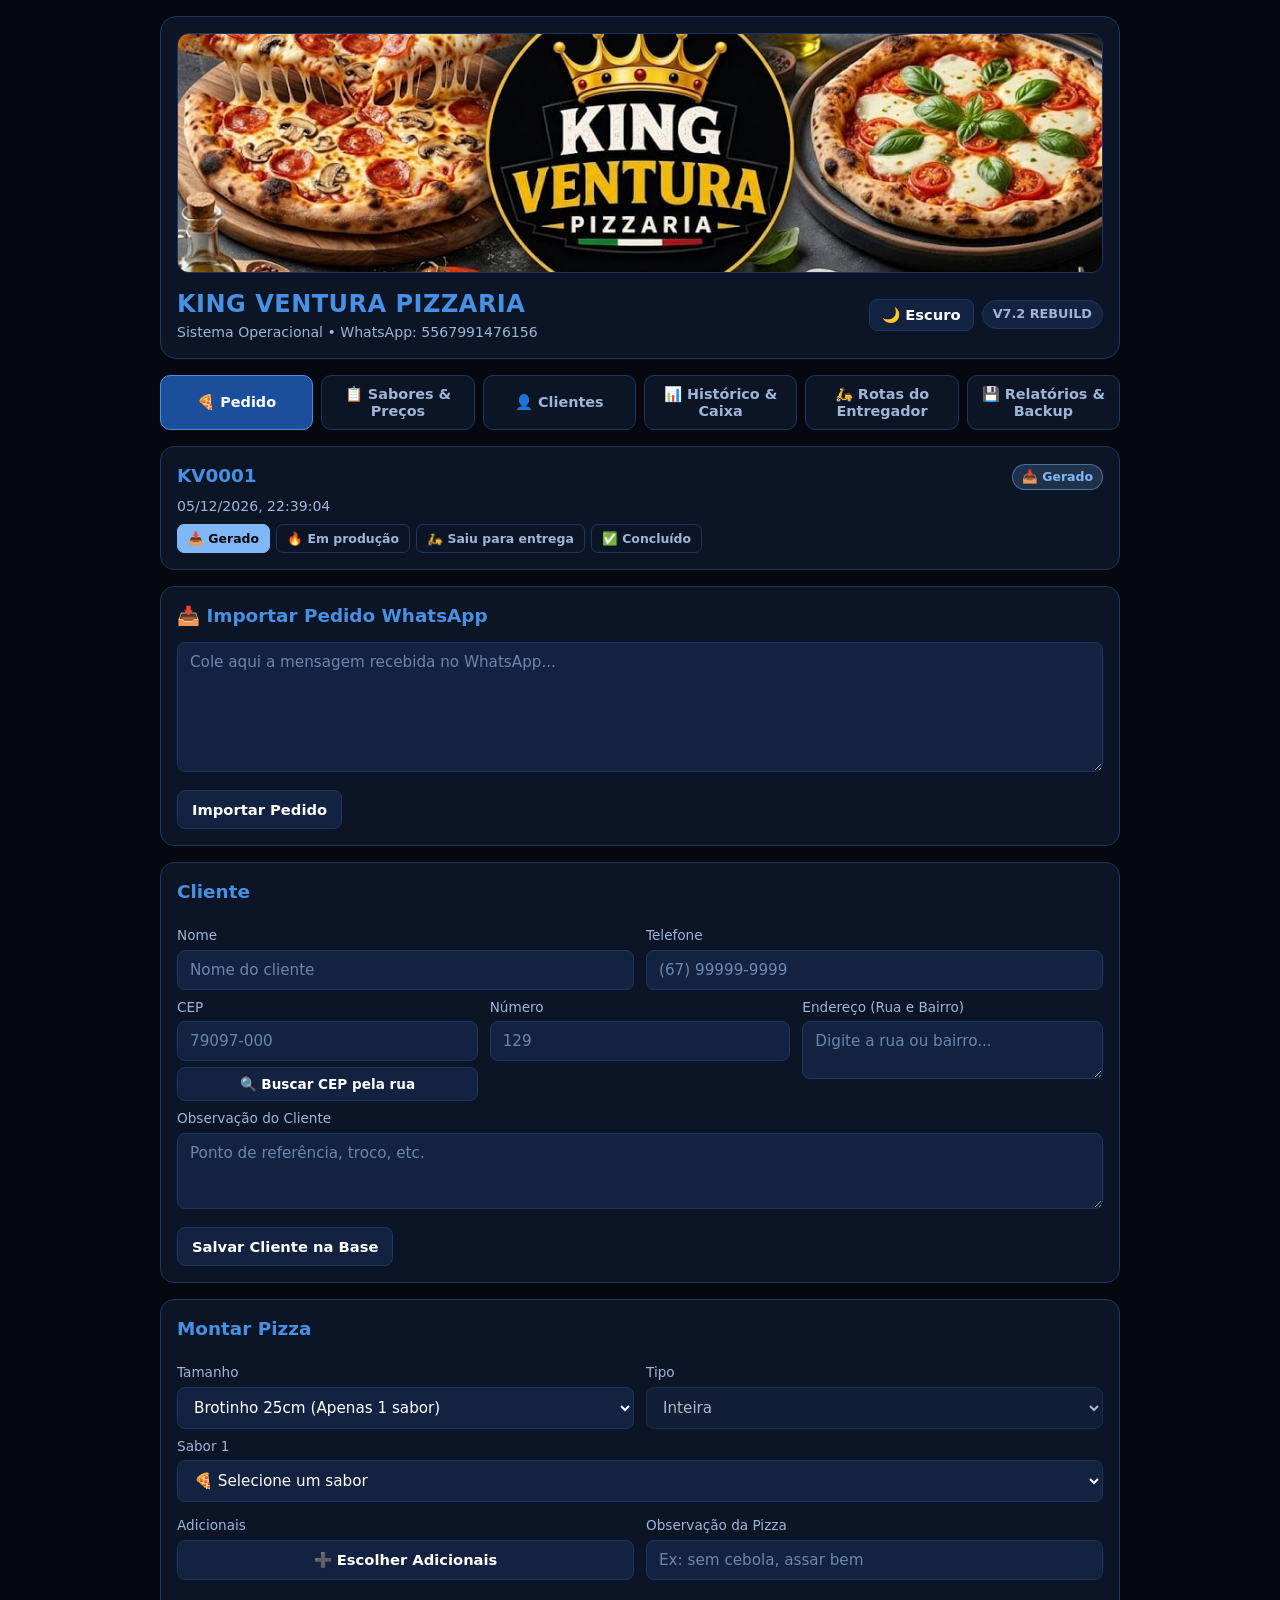
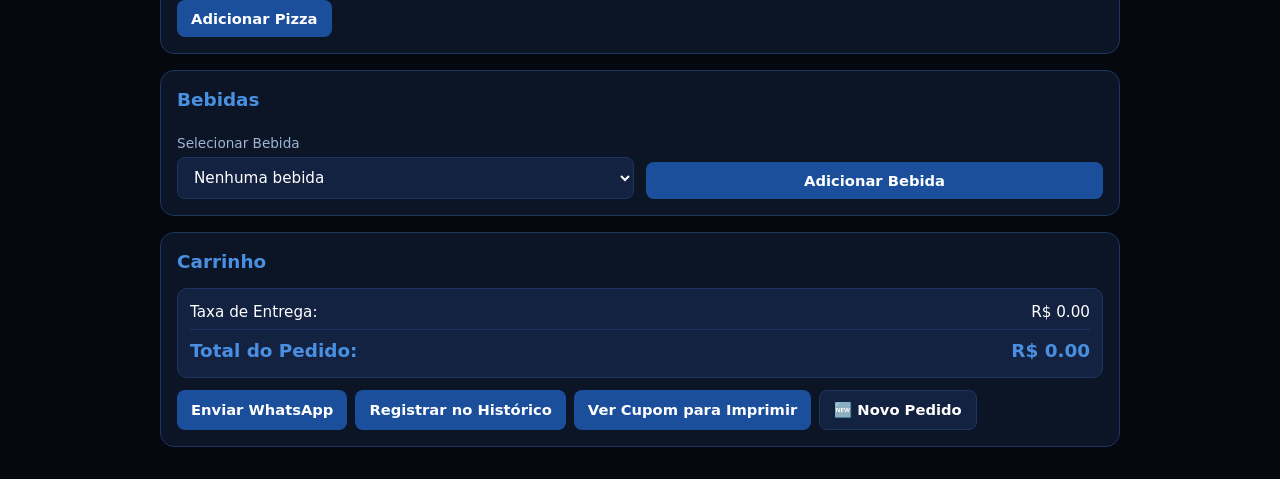
==== index (50).html @ 54e6988b "Add files via upload" ====
<!DOCTYPE html>
<html lang="pt-BR">
<head>
  <meta charset="UTF-8" />
  <meta name="viewport" content="width=device-width, initial-scale=1.0" />
  <title>KING VENTURA PIZZARIA — Sistema Operacional</title>
  <style>
    /* Paleta Grêmio: azul, preto e branco. Escuro (padrao) ou claro. */
    :root,
    body[data-tema="escuro"] {
      --bg: #05080f;
      --surface: #0b1526;
      --surface-2: #132241;
      --border: #1e3560;
      --text: #ffffff;
      --muted: #9fb4d6;
      --gold: #4a90e2;
      --terracotta: #1b4f9c;
      --danger: #cf4638;
      --azul-claro: #7fb8f5;
      --placeholder: #6b86ad;
      --sombra: rgba(0, 0, 0, 0.5);
    }

    body[data-tema="claro"] {
      --bg: #eef3fb;
      --surface: #ffffff;
      --surface-2: #e3ecf9;
      --border: #b9cdea;
      --text: #08203f;
      --muted: #4a6a94;
      --gold: #1b4f9c;
      --terracotta: #1b4f9c;
      --danger: #b8302a;
      --azul-claro: #4a90e2;
      --placeholder: #8ba3c4;
      --sombra: rgba(11, 21, 38, 0.12);
    }

    * {
      box-sizing: border-box;
      margin: 0;
      padding: 0;
      font-family: system-ui, -apple-system, BlinkMacSystemFont, "Segoe UI", Roboto, sans-serif;
    }

    body {
      background: var(--bg);
      color: var(--text);
      padding: 16px;
      line-height: 1.45;
    }

    ::selection {
      background: var(--gold);
      color: #ffffff;
    }

    body[data-tema="claro"] .card,
    body[data-tema="claro"] .brand-header,
    body[data-tema="claro"] .item,
    body[data-tema="claro"] .list-card {
      box-shadow: 0 1px 3px var(--sombra);
    }

    input:focus, select:focus, textarea:focus {
      outline: 2px solid var(--gold);
      outline-offset: 1px;
    }

    .app-container {
      max-width: 960px;
      margin: 0 auto;
    }

    .brand-header {
      background: var(--surface);
      border: 1px solid var(--border);
      border-radius: 16px;
      padding: 16px;
      margin-bottom: 16px;
    }

    .brand-logo {
      display: block;
      width: 100%;
      max-height: 240px;
      object-fit: cover;
      border-radius: 12px;
      margin-bottom: 14px;
      border: 1px solid var(--border);
    }

    .brand-top {
      display: flex;
      flex-wrap: wrap;
      justify-content: space-between;
      align-items: center;
      gap: 10px;
    }

    .brand-title {
      font-size: 1.5rem;
      font-weight: 800;
      letter-spacing: 0.5px;
      color: var(--gold);
    }

    .badge-version {
      background: var(--surface-2);
      border: 1px solid var(--border);
      color: var(--muted);
      padding: 4px 10px;
      border-radius: 999px;
      font-size: 0.8rem;
      font-weight: 600;
    }

    .nav-tabs {
      display: grid;
      grid-template-columns: repeat(auto-fit, minmax(150px, 1fr));
      gap: 8px;
      margin-bottom: 16px;
    }

    .nav-tab {
      background: var(--surface);
      color: var(--muted);
      border: 1px solid var(--border);
      padding: 10px 14px;
      border-radius: 10px;
      cursor: pointer;
      font-weight: 600;
      font-size: 0.9rem;
      transition: 0.15s ease;
    }

    .nav-tab:hover {
      border-color: var(--gold);
      color: var(--text);
    }

    .nav-tab.active {
      background: var(--terracotta);
      color: #ffffff;
      border-color: var(--gold);
    }

    .tab-panel {
      display: none;
    }

    .tab-panel.active {
      display: block;
    }

    .card {
      background: var(--surface);
      border: 1px solid var(--border);
      border-radius: 14px;
      padding: 16px;
      margin-bottom: 16px;
    }

    .card h2 {
      font-size: 1.15rem;
      margin-bottom: 12px;
      color: var(--gold);
    }

    .card h3 {
      font-size: 1rem;
      margin: 12px 0 8px;
      color: var(--text);
    }

    .grid-2 {
      display: grid;
      grid-template-columns: repeat(auto-fit, minmax(220px, 1fr));
      gap: 12px;
    }

    .grid-3 {
      display: grid;
      grid-template-columns: repeat(auto-fit, minmax(180px, 1fr));
      gap: 12px;
    }

    label {
      display: block;
      font-size: 0.85rem;
      color: var(--muted);
      margin-bottom: 4px;
      margin-top: 8px;
    }

    input, select, textarea {
      width: 100%;
      background: var(--surface-2);
      color: var(--text);
      border: 1px solid var(--border);
      border-radius: 8px;
      padding: 10px 12px;
      font-size: 0.95rem;
    }

    textarea {
      min-height: 76px;
      resize: vertical;
    }

    input::placeholder, textarea::placeholder {
      color: var(--placeholder);
    }

    select option {
      background: var(--surface-2);
      color: var(--text);
    }

    button {
      background: var(--terracotta);
      color: #fff;
      border: none;
      border-radius: 8px;
      padding: 10px 14px;
      font-weight: 700;
      font-size: 0.92rem;
      cursor: pointer;
      transition: 0.15s ease;
    }

    button:hover {
      filter: brightness(1.08);
    }

    button.secondary {
      background: var(--surface-2);
      color: var(--text);
      border: 1px solid var(--border);
    }

    button.gold {
      background: var(--terracotta);
      color: #ffffff;
    }

    button.danger {
      background: var(--danger);
      color: #fff;
    }

    .btn-row {
      display: flex;
      flex-wrap: wrap;
      gap: 8px;
      margin-top: 12px;
    }

    .item, .list-card {
      background: var(--surface-2);
      border: 1px solid var(--border);
      border-radius: 10px;
      padding: 12px;
      margin-bottom: 10px;
      overflow-wrap: anywhere;
    }

    .list-card > div:first-child {
      min-width: 0;
    }

    .summary-box {
      background: var(--surface-2);
      border: 1px solid var(--border);
      border-radius: 10px;
      padding: 12px;
      margin-top: 12px;
    }

    .summary-line {
      display: flex;
      justify-content: space-between;
      margin-bottom: 6px;
      font-size: 0.95rem;
    }

    .summary-total {
      display: flex;
      justify-content: space-between;
      font-size: 1.15rem;
      font-weight: 800;
      color: var(--gold);
      border-top: 1px solid var(--border);
      padding-top: 8px;
      margin-top: 6px;
    }

    .kpi-grid {
      display: grid;
      grid-template-columns: repeat(auto-fit, minmax(160px, 1fr));
      gap: 10px;
      margin-bottom: 12px;
    }

    .kpi-card {
      background: var(--surface-2);
      border: 1px solid var(--border);
      border-radius: 10px;
      padding: 12px;
    }

    .kpi-label {
      font-size: 0.8rem;
      color: var(--muted);
    }

    .kpi-value {
      font-size: 1.25rem;
      font-weight: 800;
      color: var(--gold);
      margin-top: 4px;
    }

    .status-pill {
      display: inline-block;
      padding: 3px 9px;
      border-radius: 999px;
      font-size: 0.78rem;
      font-weight: 700;
      background: rgba(74, 144, 226, 0.18);
      color: var(--azul-claro);
    }

    .ingredients-preview {
      font-size: 0.85rem;
      color: var(--muted);
      margin-top: 6px;
    }
.extra-item {
  display: flex;
  align-items: center;
  gap: 10px;
  margin: 8px 0;
  cursor: pointer;
  color: var(--text);
}

.extra-item input[type="checkbox"] {
  width: 18px;
  height: 18px;
  margin: 0;
  flex-shrink: 0;
}
    
    /* Etapas na paleta Grêmio: azul claro -> azul -> branco -> branco cheio */
    .status-pill.status-feito {
      background: rgba(127, 184, 245, 0.18);
      color: var(--azul-claro);
      border: 1px solid rgba(127, 184, 245, 0.45);
    }
    .status-pill.status-producao {
      background: rgba(74, 144, 226, 0.22);
      color: #a8cdf7;
      border: 1px solid rgba(74, 144, 226, 0.55);
    }
    .status-pill.status-entrega {
      background: rgba(11, 21, 38, 0.85);
      color: #ffffff;
      border: 1px solid rgba(127, 184, 245, 0.6);
    }
    .status-pill.status-finalizado {
      background: #ffffff;
      color: #05080f;
      border: 1px solid #ffffff;
    }
    .status-stepper {
      display: flex;
      flex-wrap: wrap;
      gap: 6px;
      margin-top: 8px;
    }
    .status-btn {
      padding: 6px 10px;
      font-size: 0.78rem;
      border-radius: 7px;
      background: var(--surface);
      color: var(--muted);
      border: 1px solid var(--border);
      font-weight: 700;
    }
    .status-btn.active-feito {
      background: var(--azul-claro);
      color: #05080f;
      border-color: var(--azul-claro);
    }
    .status-btn.active-producao {
      background: var(--gold);
      color: #ffffff;
      border-color: var(--gold);
    }
    .status-btn.active-entrega {
      background: var(--terracotta);
      color: #ffffff;
      border-color: var(--terracotta);
    }
    .status-btn.active-finalizado {
      background: #ffffff;
      color: #05080f;
      border-color: #ffffff;
    }

    /* ===== CUPOM TERMICO: escondido na tela, visivel so no papel ===== */
    #cupomTermico {
      display: none;
    }

    .cupom-txt {
      font-size: 12px;
      line-height: 1.25;
      color: #000;
    }

    .cupom-titulo {
      text-align: center;
      font-size: 13px;
      font-weight: 900;
    }

    .cupom-total {
      font-size: 13px;
      font-weight: 900;
      margin-top: 2px;
    }

    .cupom-rodape {
      text-align: center;
      margin-top: 2px;
    }

    .cupom-obs {
      font-size: 11px;
    }

    /* O cupom agora e impresso em uma janela propria (ver imprimirCupomTermico). */


    /* ---------- AJUSTES PARA CELULAR ---------- */
    @media (max-width: 720px) {
      body { padding: 10px; font-size: 16px; }
      .app-container { max-width: 100%; }
      .brand-header, .card { padding: 12px; border-radius: 12px; margin-bottom: 12px; }
      .brand-logo { max-height: 150px; }
      .brand-title { font-size: 1.15rem; line-height: 1.25; }
      .grid-2, .grid-3, .kpi-grid { grid-template-columns: 1fr; gap: 10px; }
      .kpi-grid { grid-template-columns: repeat(2, minmax(0, 1fr)); }
      input, select, textarea { font-size: 16px; padding: 12px; }
      label { font-size: 0.9rem; }
      button { font-size: 0.95rem; padding: 12px 14px; }
      .nav-tabs { grid-template-columns: repeat(2, minmax(0, 1fr)); }
      .nav-tab { padding: 12px 10px; font-size: 0.85rem; text-align: center; line-height: 1.2; }
      .btn-row { flex-direction: column; }
      .btn-row button { width: 100%; }
      .summary-line, .summary-total { font-size: 1rem; }
      .summary-total { font-size: 1.1rem; }
      .status-stepper button { flex: 1 1 auto; }
    }

    @media (max-width: 400px) {
      .brand-title { font-size: 1rem; }
      .kpi-grid { grid-template-columns: 1fr; }
      .nav-tabs { grid-template-columns: 1fr; }
    }
  </style>
</head>
<body>
  <div class="app-container">
    <header class="brand-header">
      <img
        src="logo01.jpeg"
        alt="King Ventura Pizzaria"
        class="brand-logo"
        onerror="this.style.display='none'"
      />
      <div class="brand-top">
        <div>
          <h1 class="brand-title">KING VENTURA PIZZARIA</h1>
          <p style="color: var(--muted); font-size: 0.88rem;">Sistema Operacional • WhatsApp: 5567991476156</p>
        </div>
        <div style="display: flex; gap: 8px; align-items: center;">
          <button id="btnTema" class="secondary" type="button" style="padding: 6px 12px;">🌙 Escuro</button>
          <span class="badge-version">V7.2 REBUILD</span>
        </div>
      </div>
    </header>

    <nav class="nav-tabs" aria-label="Navegação do sistema">
      <button class="nav-tab active" data-tab="pedido">🍕 Pedido</button>
      <button class="nav-tab" data-tab="sabores">📋 Sabores & Preços</button>
      <button class="nav-tab" data-tab="clientes">👤 Clientes</button>
      <button class="nav-tab" data-tab="historico">📊 Histórico & Caixa</button>
      <button class="nav-tab" data-tab="rotas">🛵 Rotas do Entregador</button>
      <button class="nav-tab" data-tab="relatorios">💾 Relatórios & Backup</button>
    </nav>

    <!-- ABA 1: PEDIDO -->
    <section id="tab-pedido" class="tab-panel active">
      <div class="card">
        <div class="brand-top">
          <h2 id="numeroPedido" style="margin-bottom: 0;">KV0001</h2>
          <span id="statusPedido" class="status-pill status-feito">📥 Gerado</span>
        </div>
        <p id="dataPedido" style="color: var(--muted); font-size: 0.88rem; margin-top: 6px;"></p>
        <div id="botoesStatusPedidoAtual" class="status-stepper" aria-label="Etapas do pedido atual"></div>
      </div>

      <div id="cardImportarWhats" class="card">
        <h2>📥 Importar Pedido WhatsApp</h2>
        <textarea
          id="pedidoWhats"
          rows="6"
          placeholder="Cole aqui a mensagem recebida no WhatsApp..."
        ></textarea>
        <div class="btn-row">
          <button id="btnImportarWhats" class="secondary">Importar Pedido</button>
        </div>
      </div>

      <div class="card">
        <h2>Cliente</h2>
        <div class="grid-2">
          <div>
            <label for="nome">Nome</label>
            <input id="nome" placeholder="Nome do cliente" />
          </div>
          <div>
            <label for="telefone">Telefone</label>
            <input id="telefone" placeholder="(67) 99999-9999" />
          </div>
        </div>

        <div class="grid-3">
          <div>
            <label for="cep">CEP</label>
            <input id="cep" placeholder="79097-000" />
            <button id="btnBuscarCepDaRua" class="secondary" type="button"
                    style="width: 100%; margin-top: 6px; font-size: 0.85rem; padding: 8px;">
              🔍 Buscar CEP pela rua
            </button>
          </div>
          <div>
            <label for="numero">Número</label>
            <input id="numero" placeholder="129" />
          </div>
          <div>
            <label for="endereco">Endereço (Rua e Bairro)</label>
            <textarea
              id="endereco"
              rows="2"
              list="listaRuasCG"
              placeholder="Digite a rua ou bairro..."
              style="min-height: 54px;"
            ></textarea>
            <datalist id="listaRuasCG"></datalist>
          </div>
        </div>

        <label for="observacao">Observação do Cliente</label>
        <textarea id="observacao" placeholder="Ponto de referência, troco, etc."></textarea>

        <div class="btn-row">
          <button id="btnSalvarClienteRapido" class="secondary" type="button">Salvar Cliente na Base</button>
        </div>
      </div>

      <div class="card">
        <h2>Montar Pizza</h2>
        <div class="grid-2">
          <div>
            <label for="tamanho">Tamanho</label>
            <select id="tamanho">
              <option value="brotinho">Brotinho 25cm (Apenas 1 sabor)</option>
              <option value="grande">Grande 35cm</option>
            </select>
          </div>
          <div>
            <label for="tipoPizza">Tipo</label>
            <select id="tipoPizza">
              <option value="inteira">Inteira</option>
              <option value="meio">Meio a Meio</option>
            </select>
          </div>
        </div>

        <div class="grid-2">
          <div>
            <label for="sabor1">Sabor 1</label>
            <select id="sabor1"></select>
          </div>
          <div id="boxSabor2" style="display: none;">
            <label for="sabor2">Sabor 2 (Meio a Meio)</label>
            <select id="sabor2"></select>
          </div>
        </div>

        <div id="ingredientes" class="ingredients-preview"></div>

        <div class="grid-2">
          <div>
            <label>Adicionais</label>
<button
  type="button"
  id="btnMostrarAdicionais"
  class="secondary"
  style="width:100%;margin-bottom:8px;"
>
  ➕ Escolher Adicionais
</button>
<div id="listaAdicionais" class="extras-list" style="display:none;">
  <label class="extra-item">
    <input type="checkbox" value="4" data-nome="Catupiry Extra">
    Catupiry Extra (+R$ 4,00)
  </label>

  <label class="extra-item">
    <input type="checkbox" value="4" data-nome="Presunto Extra">
    Presunto Extra (+R$ 4,00)
  </label>

  <label class="extra-item">
    <input type="checkbox" value="4" data-nome="Cebola Extra">
    Cebola Extra (+R$ 4,00)
  </label>

  <label class="extra-item">
    <input type="checkbox" value="4" data-nome="Milho Extra">
    Milho Extra (+R$ 4,00)
  </label>

  <label class="extra-item">
    <input type="checkbox" value="4" data-nome="Ervilha Extra">
    Ervilha Extra (+R$ 4,00)
  </label>

  <label class="extra-item">
    <input type="checkbox" value="5" data-nome="Muçarela Extra">
    Muçarela Extra (+R$ 5,00)
  </label>

  <label class="extra-item">
    <input type="checkbox" value="5" data-nome="Bacon Extra">
    Bacon Extra (+R$ 5,00)
  </label>

</div>

          </div>
          <div>
            <label for="obsPizza">Observação da Pizza</label>
            <input id="obsPizza" placeholder="Ex: sem cebola, assar bem" />
          </div>
        </div>

        <div class="btn-row">
        <button id="btnAdicionarPizza" class="gold" type="button">Adicionar Pizza</button>

        </div>
      </div>

      <div class="card">
        <h2>Bebidas</h2>
        <div class="grid-2">
          <div>
            <label for="bebida">Selecionar Bebida</label>
            <select id="bebida">
              <option value="">Nenhuma bebida</option>
              <option value="16">Coca-Cola 2 Litros - R$ 16,00</option>
              <option value="10">Guaraná Antarctica 1 Litro - R$ 10,00</option>
              <option value="6">Coca-Cola Lata 310ml - R$ 6,00</option>
            </select>
          </div>
         <div style="display: flex; align-items: flex-end;">
  <button id="btnAdicionarBebida" type="button" style="width: 100%;">Adicionar Bebida</button>
</div>

        </div>
      </div>

      <div class="card">
        <h2>Carrinho</h2>
        <div id="carrinho"></div>

        <div class="summary-box">
          <div class="summary-line">
            <span>Taxa de Entrega:</span>
            <span>R$ <span id="taxaEntrega">0.00</span></span>
          </div>
          <div id="mensagemEntrega" style="font-size: 0.85rem; color: var(--gold); margin-bottom: 6px;"></div>
          <div class="summary-total">
            <span>Total do Pedido:</span>
            <span>R$ <span id="totalPedido">0.00</span></span>
          </div>
        </div>

        <div class="btn-row">
          <button id="btnWhatsApp" class="gold" type="button">Enviar WhatsApp</button>
          <button id="btnRegistrarHistorico" type="button">Registrar no Histórico</button>
         <button id="btnVerCupom" class="gold" type="button">Ver Cupom para Imprimir</button>
          <button onclick="novoPedido()" class="secondary" type="button">🆕 Novo Pedido</button>
        </div>
      </div>
    </section>

    <!-- ABA 2: SABORES & PREÇOS -->
    <section id="tab-sabores" class="tab-panel">
      <div class="card">
        <h2>Cadastrar / Editar Sabor</h2>
        <input type="hidden" id="saborEditandoOriginal" />
        <div class="grid-3">
          <div>
            <label for="cadNomeSabor">Nome do Sabor</label>
            <input id="cadNomeSabor" placeholder="Ex: Portuguesa" />
          </div>
          <div>
            <label for="cadPrecoBrotinho">Brotinho 25cm (R$)</label>
            <input id="cadPrecoBrotinho" type="number" step="0.50" min="0" placeholder="20.00" />
          </div>
          <div>
            <label for="cadPrecoGrande">Grande 35cm (R$)</label>
            <input id="cadPrecoGrande" type="number" step="0.50" min="0" placeholder="40.00" />
          </div>
        </div>
        <label for="cadIngredientes">Ingredientes (separados por vírgula)</label>
        <input id="cadIngredientes" placeholder="Molho, Muçarela, Presunto, Ovo, Cebola, Azeitonas, Orégano" />

        <div class="btn-row">
          <button id="btnSalvarSabor" class="gold" type="button">Salvar Sabor</button>
          <button id="btnCancelarEdicaoSabor" class="secondary" type="button">Limpar Campos</button>
          <button id="btnRestaurarSabores" class="secondary" type="button">Restaurar Sabores Padrão</button>
        </div>
      </div>

      <div class="card">
        <h2>Sabores Cadastrados</h2>
        <div id="listaSabores"></div>
      </div>
    </section>

    <!-- ABA 3: CLIENTES -->
    <section id="tab-clientes" class="tab-panel">
      <div class="card">
        <h2>Cadastrar / Editar Cliente</h2>
        <input type="hidden" id="clienteEditId" />
        <div class="grid-2">
          <div>
            <label for="cliNome">Nome</label>
            <input id="cliNome" placeholder="Nome completo" />
          </div>
          <div>
            <label for="cliTelefone">Telefone</label>
            <input id="cliTelefone" placeholder="(67) 99999-9999" />
          </div>
        </div>
        <div class="grid-3">
          <div>
            <label for="cliCep">CEP</label>
            <input id="cliCep" placeholder="79097-000" />
          </div>
          <div>
            <label for="cliNumero">Número</label>
            <input id="cliNumero" placeholder="129" />
          </div>
          <div>
            <label for="cliEndereco">Endereço</label>
            <input id="cliEndereco" placeholder="Rua / Bairro" />
          </div>
        </div>
        <label for="cliObs">Observação</label>
        <input id="cliObs" placeholder="Preferências ou ponto de referência" />
        <div class="btn-row">
          <button id="btnSalvarCliente" class="gold" type="button">Salvar Cliente</button>
          <button id="btnLimparClienteForm" class="secondary" type="button">Limpar</button>
        </div>
      </div>

      <div class="card">
        <h2>Base de Clientes</h2>
        <input id="buscaCliente" placeholder="Buscar cliente por nome, telefone ou endereço..." />
        <div id="listaClientes" style="margin-top: 12px;"></div>
      </div>
    </section>

    <!-- ABA 4: HISTÓRICO & CAIXA -->
    <section id="tab-historico" class="tab-panel">
      <div class="card">
        <h2>Resumo do Caixa</h2>
        <div class="kpi-grid">
          <div class="kpi-card">
            <div class="kpi-label">Pedidos Registrados</div>
            <div id="kpiQtdPedidos" class="kpi-value">0</div>
          </div>
          <div class="kpi-card">
            <div class="kpi-label">Faturamento Total</div>
            <div class="kpi-value">R$ <span id="kpiFaturamento">0.00</span></div>
          </div>
          <div class="kpi-card">
            <div class="kpi-label">Ticket Médio</div>
            <div class="kpi-value">R$ <span id="kpiTicketMedio">0.00</span></div>
          </div>
        </div>
        <input id="buscaHistorico" placeholder="Buscar pedido por código (KV...), cliente ou status..." />
        <div id="filtrosStatusHistorico" class="status-stepper" style="margin-top: 10px;">
          <button type="button" class="status-btn active-feito" data-filtro-status="Todos" onclick="selecionarFiltroHistorico('Todos')">Todos</button>
          <button type="button" class="status-btn" data-filtro-status="Gerado" onclick="selecionarFiltroHistorico('Gerado')">📥 Gerado</button>
          <button type="button" class="status-btn" data-filtro-status="Em produção" onclick="selecionarFiltroHistorico('Em produção')">🔥 Em produção</button>
          <button type="button" class="status-btn" data-filtro-status="Saiu para entrega" onclick="selecionarFiltroHistorico('Saiu para entrega')">🛵 Saiu para entrega</button>
          <button type="button" class="status-btn" data-filtro-status="Concluído" onclick="selecionarFiltroHistorico('Concluído')">✅ Concluído</button>
        </div>
      </div>

      <div class="card" id="cardEditarPedido" style="display: none;">
        <h2>✏️ Editar Itens do Pedido <span id="editarPedidoNumero"></span></h2>
        <p style="color: var(--muted); font-size: 0.9rem; margin-bottom: 10px;">
          Altere os itens, o valor ou a taxa de entrega. Depois salve para atualizar o histórico e o caixa.
        </p>
        <div id="editarItensLista"></div>

        <div class="grid-3" style="margin-top: 12px;">
          <div>
            <label for="editarTaxaEntrega">Taxa de Entrega (R$)</label>
            <input id="editarTaxaEntrega" type="number" step="0.50" min="0" />
          </div>
          <div>
            <label for="editarClienteHistorico">Cliente</label>
            <input id="editarClienteHistorico" placeholder="Nome do cliente" />
          </div>
          <div>
            <label for="editarObservacaoHistorico">Observação</label>
            <input id="editarObservacaoHistorico" placeholder="Observação do pedido" />
          </div>
        </div>

        <div class="summary-box">
          <div class="summary-line"><span>Itens</span><span>R$ <span id="editarSubtotal">0.00</span></span></div>
          <div class="summary-line"><span>Taxa de Entrega</span><span>R$ <span id="editarTaxaMostrada">0.00</span></span></div>
          <div class="summary-total"><span>Total</span><span>R$ <span id="editarTotal">0.00</span></span></div>
        </div>

        <div class="btn-row">
          <button id="btnSalvarEdicaoPedido" class="gold" type="button">Salvar Alterações</button>
          <button id="btnAdicionarItemEdicao" class="secondary" type="button" onclick="adicionarItemEdicao()">+ Adicionar Item</button>
          <button id="btnCancelarEdicaoPedido" class="secondary" type="button">Cancelar</button>
        </div>
      </div>

      <div class="card">
        <h2>Histórico de Pedidos</h2>
        <div id="listaHistorico"></div>
      </div>
    </section>

    <!-- ABA 5: ROTAS DO ENTREGADOR -->
    <section id="tab-rotas" class="tab-panel">
      <div class="card">
        <h2>🛵 Rotas do Entregador</h2>
        <p style="color: var(--muted); font-size: 0.9rem; margin-bottom: 10px;">
          Informe o endereço de entrega e o sistema calcula a distância real de carro
          a partir da Rua Delamare, 129, mostra o tempo estimado e abre a rota no mapa.
        </p>

        <div class="grid-2">
          <div>
            <label for="rotaEndereco">Endereço de entrega</label>
            <input id="rotaEndereco" placeholder="Rua, número e bairro" />
          </div>
          <div>
            <label for="rotaCliente">Cliente / Pedido (opcional)</label>
            <input id="rotaCliente" placeholder="Ex: KV0012 - Maria" />
          </div>
        </div>

        <div class="btn-row">
          <button id="btnCalcularRota" class="gold" type="button">Calcular Rota</button>
          <button id="btnUsarEnderecoPedido" class="secondary" type="button">Usar endereço do pedido atual</button>
          <button id="btnRotasDoDia" class="secondary" type="button">Rotas dos pedidos de hoje</button>
        </div>

        <div id="resultadoRota" class="summary-box" style="display: none;"></div>
      </div>

      <div class="card">
        <h2>🔌 Teste de Conexão das APIs</h2>
        <p style="color: var(--muted); font-size: 0.9rem; margin-bottom: 10px;">
          A taxa de entrega depende destes serviços responderem. Se algum falhar aqui,
          a taxa não calcula e o CEP não preenche o endereço.
        </p>
        <div class="btn-row">
          <button id="btnTestarApis" class="gold" type="button">Testar Conexão Agora</button>
        </div>
        <div id="resultadoTesteApis" class="summary-box" style="margin-top: 10px;"></div>
      </div>

      <div class="card">
        <h2>🔑 Chave da API de Rotas</h2>
        <p style="color: var(--muted); font-size: 0.9rem; margin-bottom: 10px;">
          O cálculo usa o OpenRouteService, que é gratuito (2.000 rotas por dia, sem cartão de crédito).
          Crie a sua chave em
          <a href="https://openrouteservice.org" target="_blank" rel="noopener" style="color: var(--gold);">openrouteservice.org</a>
          e cole aqui. A chave fica salva apenas neste aparelho.
        </p>
        <label for="inputChaveRota">Chave da API</label>
        <input id="inputChaveRota" placeholder="Cole aqui a sua chave" autocomplete="off" spellcheck="false" />
        <div class="btn-row">
          <button id="btnSalvarChaveRota" class="gold" type="button">Salvar Chave</button>
          <button id="btnTestarChaveRota" class="secondary" type="button">Testar Chave</button>
          <button id="btnApagarChaveRota" class="danger" type="button">Apagar Chave</button>
        </div>
        <div id="statusChaveRota" style="font-size: 0.88rem; color: var(--muted); margin-top: 10px;"></div>
      </div>

      <div class="card">
        <h2>📋 Entregas de Hoje</h2>
        <div id="listaRotasDia"></div>
      </div>
    </section>

    <!-- ABA 6: RELATÓRIOS & BACKUP -->
    <section id="tab-relatorios" class="tab-panel">
      <div class="card">
        <h2>Exportar Relatórios CSV</h2>
        <p style="color: var(--muted); font-size: 0.9rem; margin-bottom: 10px;">
          Baixe planilhas CSV compatíveis com Excel para controle financeiro e de clientes.
        </p>
        <div class="btn-row">
          <button id="btnExportarPedidosCSV" class="gold" type="button">Baixar Histórico de Pedidos (CSV)</button>
          <button id="btnExportarSaboresCSV" class="secondary" type="button">Baixar Tabela de Sabores (CSV)</button>
          <button id="btnExportarClientesCSV" class="secondary" type="button">Baixar Base de Clientes (CSV)</button>
        </div>
      </div>

      <div class="card">
        <h2>Backup e Restauração (JSON)</h2>
        <p style="color: var(--muted); font-size: 0.9rem; margin-bottom: 10px;">
          Salve todo o sistema (sabores, preços, clientes, histórico e numeração) ou restaure um arquivo JSON.
        </p>
        <div class="btn-row">
          <button id="btnExportarBackup" class="gold" type="button">Exportar Backup JSON</button>
          <button id="btnImportarBackup" class="secondary" type="button">Restaurar Backup JSON</button>
        </div>
        <label for="inputBackupJson">Conteúdo JSON para Restauração</label>
        <textarea id="inputBackupJson" rows="6" placeholder="Cole aqui o JSON de backup ou selecione um arquivo abaixo..."></textarea>
        <label for="fileBackupJson">Ou escolher arquivo .json</label>
        <input id="fileBackupJson" type="file" accept=".json,application/json" />
      </div>
    </section>
    <!-- CUPOM TÉRMICO COMPACTO (SOMENTE IMPRESSÃO) -->
    <div id="cupomTermico" aria-hidden="true"></div>
  </div>

  <script>
    const NUMERO_WHATSAPP = "5567991476156";

    /* ===== ENTREGA: PONTO DE PARTIDA E REGRA DE TAXA ===== */
    // Origem das entregas — Rua Delamare, 129, Tarumã, CEP 79097-240.
    // TODA rota parte daqui, em qualquer tela.
    const ORIGEM_ENTREGA = {
      endereco: "Rua Delamare, 129 - Jardim Tarumã, Campo Grande - MS",
      cep: "79097-240",
      rua: "Rua Delamare",
      numero: "129"
    };

    // Regra de taxa: até 3 km é grátis; a partir de 3 km começa em R$ 5,00
    // e sobe R$ 1,50 por km adicional, até o teto de 10 km.
    const REPASSE_ATE_KM = 3;            // faixa gratuita (até 3 km)
    const REPASSE_FIM_INICIAL = 4;       // a partir de 3 km, o primeiro passo é 4 km
    const REPASSE_INICIAL = 5;           // valor cobrado assim que passa dos 3 km
    const REPASSE_POR_KM_EXTRA = 1.5;    // valor somado por km além dos 4 km

    // Área de atendimento: entrega somente até 10 km do ponto de partida.
    const RAIO_MAXIMO_KM = 10;

    // ===== ROTAS E DISTANCIA (OpenRouteService) =====
    // Chave gratuita, sem cartao de credito: https://openrouteservice.org
    const ORS_ENDPOINT = "https://api.heigit.org/openrouteservice";
    const ORS_PROFILE = "driving-car";
    const ORS_CHAVE_LOCAL = "kv_ors_key";

    // Coordenadas do ponto de partida — Rua Delamare, 129, CEP 79097-240.
    // Valor de referencia: se estiver errado, o sistema corrige sozinho
    // buscando pelo CEP na primeira rota calculada (ver obterOrigemReal()).
    const ORIGEM_COORDS = {
      lat: -20.5440728,
      lng: -54.6727293,
      endereco: "Rua Delamare, 129 - Jardim Tarumã, Campo Grande - MS",
      cep: "79097-240"
    };

    // A pizzaria fica na Rua Delamare, 129 (nao em outro numero da mesma rua).
    // A origem e FIXA: nada de busca por texto livre, que cai em qualquer ponto
    // da rua (107, 172, 716...). Se precisar mudar, ajuste aqui.
    function obterOrigemReal() {
      // limpa o cache antigo que pudesse ter gravado uma posicao errada
      try {
        const salvo = localStorage.getItem("kv_origem_coords");
        if (salvo) {
          const c = JSON.parse(salvo);
          // descarta qualquer cache que nao seja exatamente este ponto
          if (!c || Math.abs(c.lat - ORIGEM_COORDS.lat) > 0.0005 ||
              Math.abs(c.lng - ORIGEM_COORDS.lng) > 0.0005) {
            localStorage.removeItem("kv_origem_coords");
          }
        }
      } catch (e) {
        localStorage.removeItem("kv_origem_coords");
      }
      return { lat: ORIGEM_COORDS.lat, lng: ORIGEM_COORDS.lng };
    }

    // Bairros com entrega grátis, custe o que custar em km.
    const BAIRROS_ENTREGA_GRATIS = [
      "Jardim Tarumã"
    ];

    // Distância de rota (km) do ponto de partida até cada CEP/bairro.
    // Preencha aqui com os CEPs/bairros que voce atende. Exemplo:
    //   "79097-240": 0.5,
    //   "79006-000": 6.2
    const TABELA_DISTANCIAS_KM = {
    };

    // Faixas por inicio do CEP: funciona sem cadastrar rua por rua.
    // Ajuste os km conforme a realidade dos bairros.
    const FAIXAS_CEP_ENTREGA = [
      // { prefixo: "79097", km: 1.5,  nome: "Jardim Tarumã" },
      // { prefixo: "79006", km: 6.5,  nome: "Vila Bandeirante" },
      // { prefixo: "79002", km: 7.5,  nome: "Centro" }
    ];

    const SABORES_PADRAO = {
      "Muçarela": {
        brotinho: 15,
        grande: 35,
        ingredientes: ["Molho", "Muçarela", "Azeitonas", "Orégano"]
      },
      "Calabresa": {
        brotinho: 20,
        grande: 35,
        ingredientes: ["Molho", "Muçarela", "Calabresa", "Cebola", "Azeitonas", "Orégano"]
      },
      "Catupiry": {
        brotinho: 20,
        grande: 35,
        ingredientes: ["Molho", "Muçarela", "Catupiry", "Azeitonas", "Orégano"]
      },
      "Calabresa com Catupiry": {
        brotinho: 20,
        grande: 40,
        ingredientes: ["Molho", "Muçarela", "Calabresa", "Catupiry", "Azeitonas", "Orégano"]
      },
      "Frango com Catupiry": {
        brotinho: 20,
        grande: 40,
        ingredientes: ["Molho", "Muçarela", "Frango Desfiado", "Catupiry", "Azeitonas", "Orégano"]
      },
      "Presunto": {
        brotinho: 20,
        grande: 35,
        ingredientes: ["Molho", "Muçarela", "Presunto", "Cebola", "Azeitonas", "Orégano"]
      },
      "Presunto com Catupiry": {
        brotinho: 20,
        grande: 40,
        ingredientes: ["Molho", "Muçarela", "Presunto", "Catupiry", "Azeitonas", "Orégano"]
      },
      "Brasileira": {
        brotinho: 20,
        grande: 40,
        ingredientes: ["Molho", "Muçarela", "Milho Verde", "Ervilha", "Cebola", "Azeitonas", "Orégano"]
      },
      "Frango com Milho e Tomate": {
        brotinho: 20,
        grande: 40,
        ingredientes: ["Molho", "Muçarela", "Frango Desfiado", "Milho Verde", "Tomate", "Azeitonas", "Orégano"]
      },
      "Baiana": {
        brotinho: 23,
        grande: 40,
        ingredientes: ["Molho", "Muçarela", "Calabresa", "Bacon", "Molho de Pimenta", "Cebola", "Azeitonas", "Orégano"]
      },
      "Bacon": {
        brotinho: 23,
        grande: 40,
        ingredientes: ["Molho", "Muçarela", "Bacon", "Cebola", "Azeitonas", "Orégano"]
      },
      "Cremosa": {
        brotinho: 23,
        grande: 40,
        ingredientes: ["Molho", "Muçarela", "Catupiry", "Creme de Leite", "Azeitonas", "Orégano"]
      },
      "Lombo ao Creme": {
        brotinho: 23,
        grande: 40,
        ingredientes: ["Molho", "Muçarela", "Lombinho", "Creme de Leite", "Azeitonas", "Orégano"]
      }
    };

    let SABORES = {};
    let historicoPedidos = [];
    let clientesBase = [];
    let taxaEntrega = 0;

    let pedidoAtual = {
      numero: "",
      data: "",
      status: "Aberto",
      cliente: "",
      telefone: "",
      cep: "",
      endereco: "",
      numeroCasa: "",
      observacao: "",
      taxaEntrega: 0,
      itens: [],
      total: 0
    };

    function carregarSaboresStorage() {
      const salvo = localStorage.getItem("kv_sabores");
      if (salvo) {
        try {
          SABORES = JSON.parse(salvo);
          return;
        } catch (e) {}
      }
      SABORES = JSON.parse(JSON.stringify(SABORES_PADRAO));
      salvarSaboresStorage();
    }

    function salvarSaboresStorage() {
      localStorage.setItem("kv_sabores", JSON.stringify(SABORES));
    }

    function carregarHistorico() {
      const dados = localStorage.getItem("historicoPedidos");
      if (dados) {
        try {
          historicoPedidos = JSON.parse(dados);
        } catch (e) {
          historicoPedidos = [];
        }
      }
    }

    function salvarHistorico() {
      localStorage.setItem("historicoPedidos", JSON.stringify(historicoPedidos));
    }

    function carregarClientes() {
      const dados = localStorage.getItem("kv_clientes");
      if (dados) {
        try {
          clientesBase = JSON.parse(dados);
        } catch (e) {
          clientesBase = [];
        }
      }
    }

    function salvarClientes() {
      localStorage.setItem("kv_clientes", JSON.stringify(clientesBase));
    }


    const ETAPAS_PEDIDO = [
      { key: "Gerado", label: "📥 Gerado", pillClass: "status-feito", activeClass: "active-feito" },
      { key: "Em produção", label: "🔥 Em produção", pillClass: "status-producao", activeClass: "active-producao" },
      { key: "Saiu para entrega", label: "🛵 Saiu para entrega", pillClass: "status-entrega", activeClass: "active-entrega" },
      { key: "Concluído", label: "✅ Concluído", pillClass: "status-finalizado", activeClass: "active-finalizado" }
    ];

    function normalizarStatusPedido(status) {
      const s = String(status || "").trim().toLowerCase();
      if (!s || s === "aberto" || s === "feito" || s === "gerado") return "Gerado";
      if (s.includes("preparo") || s.includes("produ")) return "Em produção";
      if (s.includes("entrega") || s.includes("saiu")) return "Saiu para entrega";
      if (s.includes("conclu") || s.includes("final")) return "Concluído";
      return "Gerado";
    }

    function obterMetaStatus(status) {
      const norm = normalizarStatusPedido(status);
      return ETAPAS_PEDIDO.find((e) => e.key === norm) || ETAPAS_PEDIDO[0];
    }

    function atualizarBadgeStatusAtual(status) {
      const meta = obterMetaStatus(status);
      const badge = document.getElementById("statusPedido");
      if (!badge) return;
      badge.className = "status-pill " + meta.pillClass;
      badge.innerText = meta.label;
    }

    function definirStatusPedidoAtual(novoStatus) {
      const meta = obterMetaStatus(novoStatus);
      pedidoAtual.status = meta.key;
      atualizarBadgeStatusAtual(meta.key);
      renderizarBotoesStatusAtual();
    }

    function renderizarBotoesStatusAtual() {
      const container = document.getElementById("botoesStatusPedidoAtual");
      if (!container) return;
      const atualNorm = normalizarStatusPedido(pedidoAtual.status);
      container.innerHTML = ETAPAS_PEDIDO.map((etapa) => {
        const isCurrent = etapa.key === atualNorm;
        return `<button type="button" class="status-btn ${isCurrent ? etapa.activeClass : ""}" onclick="definirStatusPedidoAtual('${etapa.key}')">${etapa.label}</button>`;
      }).join("");
    }

    function gerarNumeroPedido() {
      let numero = Number(localStorage.getItem("ultimoPedido") || 0);
      numero++;
      localStorage.setItem("ultimoPedido", numero);
      return "KV" + String(numero).padStart(4, "0");
    }

    function registrarPedido(pedido) {
      pedido.numero = pedido.numero || gerarNumeroPedido();
      pedido.data = pedido.data || new Date().toLocaleString("pt-BR");
      pedido.status = normalizarStatusPedido(pedido.status || pedidoAtual.status || "Feito");
      historicoPedidos.unshift(pedido);
      salvarHistorico();
      renderizarHistorico();
      popularDatalistRuas();
    }

    function inicializarPedido() {
      const agora = new Date();
      let proximoNum = Number(localStorage.getItem("ultimoPedido") || 0) + 1;
      const codigo = "KV" + String(proximoNum).padStart(4, "0");

      pedidoAtual.numero = codigo;
      pedidoAtual.data = agora.toLocaleString("pt-BR");
      pedidoAtual.status = "Gerado";

      document.getElementById("numeroPedido").innerText = codigo;
      document.getElementById("dataPedido").innerText = pedidoAtual.data;
      atualizarBadgeStatusAtual("Gerado");
      renderizarBotoesStatusAtual();
    }

    function carregarSabores() {
      const tamanho = document.getElementById("tamanho").value;
      const sabor1 = document.getElementById("sabor1");
      const sabor2 = document.getElementById("sabor2");

      const prev1 = sabor1.value;
      const prev2 = sabor2.value;

      sabor1.innerHTML = '<option value="">🍕 Selecione um sabor</option>';
      sabor2.innerHTML = '<option value="">🍕 Selecione um sabor</option>';

      Object.keys(SABORES).forEach((nome) => {
        const preco = tamanho === "brotinho" ? Number(SABORES[nome].brotinho) : Number(SABORES[nome].grande);
        sabor1.innerHTML += `<option value="${nome}">${nome} - R$ ${preco.toFixed(2)}</option>`;
        sabor2.innerHTML += `<option value="${nome}">${nome} - R$ ${preco.toFixed(2)}</option>`;
      });

      if (prev1 && SABORES[prev1]) sabor1.value = prev1;
      if (prev2 && SABORES[prev2]) sabor2.value = prev2;

      atualizarVisualPedido();
      atualizarPreviewIngredientes();
    }

    function atualizarVisualPedido() {
      const tamanho = document.getElementById("tamanho").value;
      const tipoSelect = document.getElementById("tipoPizza");
      const boxSabor2 = document.getElementById("boxSabor2");

      if (tamanho === "brotinho") {
        tipoSelect.disabled = true;
        tipoSelect.value = "inteira";
        boxSabor2.style.display = "none";
      } else {
        tipoSelect.disabled = false;
        boxSabor2.style.display = tipoSelect.value === "meio" ? "block" : "none";
      }

      atualizarPreviewIngredientes();
    }

    function atualizarPreviewIngredientes() {
      const el = document.getElementById("ingredientes");
      const tamanho = document.getElementById("tamanho").value;
      const tipo = document.getElementById("tipoPizza").value;
      const s1 = document.getElementById("sabor1").value;
      const s2 = document.getElementById("sabor2").value;

      if (!s1 || !SABORES[s1]) {
        el.innerText = "";
        return;
      }

      if (tamanho === "grande" && tipo === "meio" && s2 && SABORES[s2]) {
        el.innerText =
          `Ingredientes — 50% ${s1}: ${SABORES[s1].ingredientes.join(", ")} | ` +
          `50% ${s2}: ${SABORES[s2].ingredientes.join(", ")}`;
      } else {
        el.innerText = `Ingredientes: ${SABORES[s1].ingredientes.join(", ")}`;
      }
    }

    function adicionarItem(item) {
      pedidoAtual.itens.push(item);
      atualizarCarrinho();
    }

    function removerItem(indice) {
      pedidoAtual.itens.splice(indice, 1);
      atualizarCarrinho();
    }

    function limparPedido() {
      pedidoAtual.itens = [];
      atualizarCarrinho();
    }

    function atualizarCarrinho() {
      const carrinho = document.getElementById("carrinho");
      if (!carrinho) return;

      let html = "";
      pedidoAtual.itens.forEach((item, index) => {
        html += `
          <div class="item">
            <b>${item.descricao}</b><br />
            ${item.ingredientes ? `<span style="color: var(--muted); font-size: 0.85rem;">${item.ingredientes}</span><br />` : ""}
            ${item.observacao ? `<span style="color: var(--gold); font-size: 0.85rem;">Obs: ${item.observacao}</span><br />` : ""}
            <div style="margin-top: 6px; display: flex; justify-content: space-between; align-items: center;">
              <strong>Valor: R$ ${Number(item.valor).toFixed(2)}</strong>
              <button class="danger" onclick="removerItem(${index})" type="button">Excluir</button>
            </div>
          </div>
        `;
      });

      carrinho.innerHTML = html || '<p style="color: var(--muted);">Nenhum item adicionado ainda.</p>';
      atualizarTotal();
    }

    function atualizarTotal() {
      let subtotal = 0;
      pedidoAtual.itens.forEach((item) => {
        subtotal += Number(item.valor) || 0;
      });

      const total = subtotal + taxaEntrega;
      pedidoAtual.taxaEntrega = taxaEntrega;
      pedidoAtual.total = total;

      document.getElementById("taxaEntrega").innerText = taxaEntrega.toFixed(2);
      document.getElementById("totalPedido").innerText = total.toFixed(2);
    }

    function avisarEndereco(mensagem) {
      const el = document.getElementById("mensagemEntrega");
      if (!el) return;
      el.innerHTML = mensagem;
    }


    /* ============ TAXA DE ENTREGA (reescrita) ============ */

    function bairroDoEndereco() {
      const texto = (document.getElementById("endereco").value || "").trim();
      const p = texto.split(" - ");
      if (p.length > 1) {
        const b = p.slice(1).join(" - ").trim();
        if (b.length >= 3) return b;
      }
      return "";
    }

    // Distancia (km) estimada por prefixo de CEP. Ajuste os km conforme a realidade.
    const DISTANCIAS_POR_CEP = [
      { prefixo: "79097", km: 1.5, nome: "Jardim Tarumã" },
      { prefixo: "79006", km: 6.5, nome: "Vila Bandeirante" },
      { prefixo: "79002", km: 7.5, nome: "Centro" },
      { prefixo: "79001", km: 8.0, nome: "Centro" }
    ];

    // Distancia (km) estimada por bairro (tem prioridade sobre o CEP).
    const DISTANCIAS_POR_BAIRRO = {
      "jardim taruma": 1.5
    };

    function calcularTaxaEntrega() {
      const cep = soDigitos(document.getElementById("cep").value);
      const bairro = bairroDoEndereco();
      const bairroChave = textoLimpo(bairro).replace(/\s+/g, " ");

      if (cep.length < 8 && !bairro) {
        taxaEntrega = 0;
        marcarEndereco("aviso", "Informe o CEP ou a rua para calcular a taxa de entrega.");
        atualizarTotal();
        return;
      }

      // aviso provisorio enquanto procura; sera trocado pelo valor da taxa
      marcarEndereco("aviso", "Calculando a taxa de entrega...");

      // o endereco veio do CEP: a distancia e estimada pela faixa do CEP,
      // sem depender de internet, e o texto mostra a taxa (nao um aviso).

      // 1) entrega gratis por bairro
      const gratis = BAIRROS_ENTREGA_GRATIS.some(function (b) {
        return textoLimpo(b) === bairroChave;
      });
      if (bairro && gratis) {
        taxaEntrega = 0;
        marcarEndereco("ok", "🎉 ENTREGA GRÁTIS — " + bairro);
        atualizarTotal();
        return;
      }

      // 2) km por bairro cadastrado
      let km = null;
      let referencia = bairro || cep;
      if (bairroChave && DISTANCIAS_POR_BAIRRO[bairroChave] !== undefined) {
        km = DISTANCIAS_POR_BAIRRO[bairroChave];
        referencia = bairro;
      }

      // 3) km por prefixo de CEP
      if (km === null && cep.length === 8) {
        const faixa = DISTANCIAS_POR_CEP.find(function (f) {
          return cep.indexOf(f.prefixo) === 0;
        });
        if (faixa) {
          km = faixa.km;
          referencia = bairro ? bairro : faixa.nome;
        }
      }

      // 4) km na lista de referencia, se houver
      if (km === null && cep.length === 8) {
        const ref = RUAS_REFERENCIA_CG.find(function (r) {
          return soDigitos(r.cep) === cep;
        });
        if (ref && ref.km !== undefined) {
          km = ref.km;
          referencia = ref.bairro || ref.rua;
        }
      }

      if (km === null) {
        taxaEntrega = 5;
        marcarEndereco("erro",
          "⚠️ Taxa provisória de R$ 5,00 — este endereço ainda não está cadastrado.");
        atualizarTotal();
        return;
      }

      // fora da area
      if (km > RAIO_MAXIMO_KM) {
        taxaEntrega = calcularTaxaPorDistancia(RAIO_MAXIMO_KM);
        marcarEndereco("erro",
          "🚫 FORA DA ÁREA — " + referencia + " fica a " + km.toFixed(1) +
          " km (limite " + RAIO_MAXIMO_KM + " km). Taxa máxima aplicada.");
        atualizarTotal();
        return;
      }

      // aplica a regra
      taxaEntrega = calcularTaxaPorDistancia(km);

      if (taxaEntrega === 0) {
        marcarEndereco("ok",
          "🎉 ENTREGA GRÁTIS — " + referencia + " (" + km.toFixed(1) +
          " km, até " + REPASSE_ATE_KM + " km)");
      } else {
        const extra = Math.max(0, Math.ceil(km - REPASSE_FIM_INICIAL));
        const detalhe = extra > 0
          ? " (+" + extra + " km x R$ " + REPASSE_POR_KM_EXTRA.toFixed(2).replace(".", ",") + ")"
          : "";
        marcarEndereco("ok",
          "Taxa: R$ " + taxaEntrega.toFixed(2) + " — " + km.toFixed(1) + " km" + detalhe);
      }

      atualizarTotal();
    }

    function aplicarTaxaPorKm(distanciaKm, referencia) {
      taxaEntrega = calcularTaxaPorDistancia(distanciaKm);
      marcarEndereco("ok", "Taxa: R$ " + taxaEntrega.toFixed(2) + " — " + referencia);
      atualizarTotal();
    }

    const RUAS_REFERENCIA_CG = [
      { rua: "Rua Delamare", bairro: "Jardim Tarumã", cep: "79097-240" },
      { rua: "Rua Yokohama", bairro: "Jardim Tarumã", cep: "79097-010" },
      { rua: "Rua das Garças", bairro: "Jardim Tarumã", cep: "79097-020" },
      { rua: "Avenida Guaicurus", bairro: "Jardim Tarumã", cep: "79097-000" },
      { rua: "Rua Marquês de Lavradio", bairro: "Jardim Tarumã", cep: "79097-030" },
      { rua: "Rua Brilhante", bairro: "Vila Bandeirante", cep: "79006-000" },
      { rua: "Avenida Afonso Pena", bairro: "Centro", cep: "79002-000" },
      { rua: "Rua 14 de Julho", bairro: "Centro", cep: "79002-110" }
    ];
    function popularDatalistRuas() {
      const dl = document.getElementById("listaRuasCG");
      if (!dl) return;
      const mapa = new Map();

      RUAS_REFERENCIA_CG.forEach((r) => {
        mapa.set(`${r.rua} - ${r.bairro}`.toLowerCase(), r);
      });

      (clientesBase || []).forEach((c) => {
        if (c.endereco) {
          mapa.set(String(c.endereco).toLowerCase(), {
            rua: c.endereco,
            bairro: "",
            cep: c.cep || ""
          });
        }
      });

      dl.innerHTML = "";
      mapa.forEach((item) => {
        const opt = document.createElement("option");
        opt.value = item.bairro ? `${item.rua} - ${item.bairro}` : item.rua;
        dl.appendChild(opt);
      });
    }

    /* ============ ENDERECO <-> CEP (reescrito) ============ */

    function soDigitos(t) {
      return String(t || "").replace(/[^0-9]/g, "");
    }

    function textoLimpo(t) {
      return String(t || "")
        .normalize("NFD")
        .replace(/[\u0300-\u036f]/g, "")
        .replace(/[.,;]/g, " ")
        .replace(/\s+/g, " ")
        .toLowerCase()
        .trim();
    }

    function marcarEndereco(estado, mensagem) {
      const el = document.getElementById("mensagemEntrega");
      if (!el) return;
      if (estado === "ok") {
        el.style.color = "var(--azul-claro)";
      } else if (estado === "erro") {
        el.style.color = "var(--danger)";
      } else {
        el.style.color = "var(--muted)";
      }
      el.innerHTML = mensagem || "";
    }

    function preencherFormatoCep(campo) {
      const d = soDigitos(campo.value);
      if (d.length === 8) {
        campo.value = d.slice(0, 5) + "-" + d.slice(5);
      }
    }

    /* ---------- CEP -> RUA ---------- */
    async function buscarCEP() {
      const campoCep = document.getElementById("cep");
      const campoEnd = document.getElementById("endereco");
      const cep = soDigitos(campoCep.value);

      if (cep.length !== 8) return;
      if (cep === buscarCEP.ultimo) return;   // evita repetir a mesma consulta
      buscarCEP.ultimo = cep;

      marcarEndereco("aviso", "Buscando o endereço do CEP...");

      let dados = null;
      try {
        const r = await fetch("https://viacep.com.br/ws/" + cep + "/json/");
        if (!r.ok) throw new Error("HTTP " + r.status);
        dados = await r.json();
      } catch (e) {
        console.log("Falha ViaCEP", e);
        marcarEndereco("erro", "⚠️ Sem conexão para buscar o CEP agora. Você pode digitar a rua abaixo.");
        return;
      }

      if (!dados || dados.erro) {
        marcarEndereco("erro", "⚠️ CEP não encontrado. Confira os 8 números.");
        return;
      }

      const rua = dados.logradouro || "";
      const bairro = dados.bairro || "";

      if (rua || bairro) {
        campoEnd.value = bairro ? rua + " - " + bairro : rua;
      } else {
        marcarEndereco("aviso", "CEP localizado, mas sem rua cadastrada.");
        return;
      }

      // calcula a taxa e deixa o resultado aparecer no lugar do aviso
      calcularTaxaEntrega();
    }
    buscarCEP.ultimo = "";

    /* ---------- RUA -> CEP ---------- */
    async function buscarCEPPorRua() {
      const campoEnd = document.getElementById("endereco");
      const campoCep = document.getElementById("cep");
      const bruto = (campoEnd.value || "").trim();

      if (bruto.length < 3) return false;

      const partes = bruto.split(" - ");
      const ruaDigitada = partes[0].trim();
      const bairroDigitado = partes.length > 1 ? partes.slice(1).join(" - ").trim() : "";
      const assinatura = textoLimpo(bruto);
      if (assinatura === buscarCEPPorRua.ultimo) return false;
      buscarCEPPorRua.ultimo = assinatura;

      // 1) lista local de referencia
      const alvo = textoLimpo(ruaDigitada);
      const local = RUAS_REFERENCIA_CG.find(function (r) {
        return textoLimpo(r.rua) === alvo || textoLimpo(r.rua).indexOf(alvo) === 0;
      });
      if (local && local.cep) {
        campoCep.value = local.cep;
        if (!bairroDigitado && local.bairro) {
          campoEnd.value = local.rua + " - " + local.bairro;
        }
        marcarEndereco("ok", "✅ CEP encontrado na lista de referência.");
        calcularTaxaEntrega();
        return true;
      }

      // 2) base de clientes ja cadastrados
      const cli = (clientesBase || []).find(function (c) {
        return c.cep && textoLimpo(c.endereco || "").indexOf(alvo) === 0;
      });
      if (cli) {
        campoCep.value = cli.cep;
        marcarEndereco("ok", "✅ CEP encontrado na base de clientes.");
        calcularTaxaEntrega();
        return true;
      }

      // 3) ViaCEP por logradouro
      if (ruaDigitada.length < 3) return false;

      const semTipo = ruaDigitada.replace(
        /^(rua|r\.?|avenida|av\.?|travessa|tv\.?|alameda|estrada|rodovia|rod\.?|praca|praça|servidao|servidão|viela|beco)\s+/i,
        ""
      ).trim();
      const termo = semTipo.length >= 3 ? semTipo : ruaDigitada;

      marcarEndereco("aviso", "Buscando o CEP da rua...");

      let lista = null;
      try {
        const url = "https://viacep.com.br/ws/MS/Campo%20Grande/" +
          encodeURIComponent(termo) + "/json/";
        const r = await fetch(url);
        if (r.ok) lista = await r.json();
      } catch (e) {
        console.log("Falha ViaCEP por rua", e);
      }

      if (!Array.isArray(lista) || !lista.length) {
        marcarEndereco("erro", "⚠️ Não achei essa rua. Confira o nome ou digite o CEP.");
        return false;
      }

      let escolhido = lista[0];
      if (bairroDigitado) {
        const alvoB = textoLimpo(bairroDigitado);
        const doBairro = lista.find(function (l) {
          return textoLimpo(l.bairro || "") === alvoB;
        });
        if (doBairro) escolhido = doBairro;
      }

      if (!escolhido.cep) {
        marcarEndereco("erro", "⚠️ Achei a rua, mas sem CEP cadastrado.");
        return false;
      }

      campoCep.value = escolhido.cep;
      const b = escolhido.bairro || "";
      const l = escolhido.logradouro || ruaDigitada;
      campoEnd.value = b ? l + " - " + b : l;
      marcarEndereco("ok", "✅ CEP encontrado: " + escolhido.cep);
      calcularTaxaEntrega();
      return true;
    }
    buscarCEPPorRua.ultimo = "";

    /* ---------- gatilhos (funcionam em qualquer teclado) ---------- */
    let timerRua = null;

    function agendarBuscaRua(atraso) {
      clearTimeout(timerRua);
      timerRua = setTimeout(function () { buscarCEPPorRua(); }, atraso);
    }

    function ligarCamposEndereco() {
      const campoCep = document.getElementById("cep");
      const campoEnd = document.getElementById("endereco");
      const campoNum = document.getElementById("numero");
      const botao = document.getElementById("btnBuscarCepDaRua");

      // ---- CEP digitado: busca ao completar 8 digitos ----
      campoCep.addEventListener("input", function () {
        preencherFormatoCep(campoCep);
        if (soDigitos(campoCep.value).length === 8) {
          buscarCEP.ultimo = "";
          buscarCEPPorRua.ultimo = "";
          buscarCEP();
        } else {
          calcularTaxaEntrega();
        }
      });
      campoCep.addEventListener("blur", function () {
        preencherFormatoCep(campoCep);
        buscarCEP();
      });

      // ---- RUA digitada: busca ao parar de digitar ----
      campoEnd.addEventListener("input", function () {
        const t = campoEnd.value;
        buscarCEPPorRua.ultimo = "";
        if (/[\s,\-]$/.test(t)) {
          agendarBuscaRua(300);          // terminou uma palavra
        } else if (t.trim().length >= 5) {
          agendarBuscaRua(900);          // parou de digitar
        }
      });

      // ---- ao sair do campo, sempre busca (nao depende do teclado) ----
      campoEnd.addEventListener("blur", function () {
        clearTimeout(timerRua);
        buscarCEPPorRua();
      });
      campoEnd.addEventListener("change", function () {
        clearTimeout(timerRua);
        buscarCEPPorRua();
      });

      // ---- botao manual ----
      if (botao) {
        botao.addEventListener("click", function () {
          buscarCEPPorRua.ultimo = "";
          const b = botao;
          b.disabled = true;
          b.innerText = "Buscando...";
          Promise.resolve(buscarCEPPorRua()).finally(function () {
            b.disabled = false;
            b.innerText = "🔍 Buscar CEP pela rua";
          });
        });
      }

      // ---- numero digitado: recalcula a taxa ----
      if (campoNum) {
        campoNum.addEventListener("input", function () {
          clearTimeout(timerRua);
          timerRua = setTimeout(function () { calcularTaxaEntrega(); }, 500);
        });
      }

      // ---- aba Clientes: CEP -> rua ----
      const cepCli = document.getElementById("cliCep");
      const endCli = document.getElementById("cliEndereco");
      if (cepCli && endCli) {
        cepCli.addEventListener("blur", async function () {
          const cep = soDigitos(cepCli.value);
          if (cep.length !== 8) return;
          cepCli.value = cep.slice(0, 5) + "-" + cep.slice(5);
          try {
            const r = await fetch("https://viacep.com.br/ws/" + cep + "/json/");
            const d = await r.json();
            if (d && !d.erro) {
              const rua = d.logradouro || "";
              const bai = d.bairro || "";
              if (rua || bai) endCli.value = bai ? rua + " - " + bai : rua;
            }
          } catch (e) {
            console.log("Falha CEP cliente", e);
          }
        });
      }
    }

function imprimirCupomTermico() {
  sincronizarDadosClientePedido();
  const texto = montarTextoPedido(pedidoAtual)
    .replace("[KV-ITENS]", pedidoAtual.itens.map(i =>
      `${i.descricao} - R$ ${Number(i.valor).toFixed(2)}${i.observacao ? " (Obs: " + i.observacao + ")" : ""}`
    ).join("\n"));
  const cupomDiv = document.getElementById("cupomTermico");
  cupomDiv.innerText = texto;
  cupomDiv.style.display = "block";
  const bodyChildren = Array.from(document.body.children);
  bodyChildren.forEach(el => {
    if (el.id !== "cupomTermico") {
      el.style.display = "none";
    }
  });
  window.print();
  // Em alguns navegadores é bom ter um pequeno delay pra evitar flicker
  setTimeout(() => {
    cupomDiv.style.display = "none";
    bodyChildren.forEach(el => {
      if (el.id !== "cupomTermico") {
        el.style.display = "";
      }
    });
  }, 500);
}


    function sincronizarDadosClientePedido() {
      pedidoAtual.cliente = document.getElementById("nome").value.trim();
      pedidoAtual.telefone = document.getElementById("telefone").value.trim();
      pedidoAtual.cep = document.getElementById("cep").value.trim();
      pedidoAtual.endereco = document.getElementById("endereco").value.trim();
      pedidoAtual.numeroCasa = document.getElementById("numero").value.trim();
      pedidoAtual.observacao = document.getElementById("observacao").value.trim();
      pedidoAtual.taxaEntrega = taxaEntrega;
    }

    /* ===== TEXTO DO PEDIDO: uma fonte so, usada no WhatsApp e no cupom ===== */

    function montarTextoPedido(pedido) {
      let t = "KING VENTURA PIZZARIA\n\n";
      t += "Pedido: " + (pedido.numero || document.getElementById("numeroPedido").innerText) + "\n";
      t += "Status: " + normalizarStatusPedido(pedido.status || pedidoAtual.status || "Gerado") + "\n";
      t += "Cliente: " + (pedido.cliente || "") + "\n";
      t += "Telefone: " + (pedido.telefone || "") + "\n";
      t += "CEP: " + (pedido.cep || "") + "\n";
      t += "Endereço: " + (pedido.endereco || "") + "\n";
      t += "Número: " + (pedido.numeroCasa || "") + "\n";
      t += "Observação: " + (pedido.observacao || "") + "\n";
      t += "Taxa de Entrega: R$ " + Number(pedido.taxaEntrega || 0).toFixed(2) + "\n\n";
      t += "ITENS:\n[KV-ITENS]\n";

      (pedido.itens || []).forEach(function (item) {
        t += item.descricao + " - R$ " + Number(item.valor).toFixed(2) + "\n";
        if (item.adicionais && item.adicionais.length) {
          t += "Adicionais: " + item.adicionais.join(", ") + "\n";
        }
        if (item.observacao) {
          t += "Obs: " + item.observacao + "\n";
        }
        t += "\n";
      });

      t += "\nTOTAL: R$ " + Number(pedido.total || 0).toFixed(2);
      return t;
    }

    function enviarWhatsApp(pedido) {
      const mensagem = montarTextoPedido(pedido);
      window.open(
        "https://wa.me/" + NUMERO_WHATSAPP + "?text=" + encodeURIComponent(mensagem),
        "_blank"
      );
    }

    /* ===== CUPOM TERMICO: imprime o MESMO texto do WhatsApp ===== */

    function imprimirCupomTermico() {
      sincronizarDadosClientePedido();

      const texto = montarTextoPedido(pedidoAtual);

      // no papel, cada linha vira um <div>; as linhas de separacao ficam tracejadas
      const html = texto
        .split("\n")
        .map(function (linha) {
          if (linha.trim() === "") {
            return '<div class="cupom-espaco"></div>';
          }
          if (linha.indexOf("[KV-ITENS]") !== -1) {
            return '<div class="cupom-linha"></div>';
          }
          const destaque = linha.indexOf("KING VENTURA") === 0 || linha.indexOf("TOTAL:") === 0;
          return '<div class="cupom-txt' + (destaque ? " cupom-total" : "") + '">' +
            linha + '</div>';
        })
        .join("");

      document.getElementById("cupomTermico").innerHTML = html;

      setTimeout(function () { window.print(); }, 350);
    }

    // Adiciona direto no carrinho, sem passar pelo botao (evita bloqueio e duplicidade)
    function adicionarPizzaDireto(tamanho, tipo, s1, s2, adicional, obsPizza) {
      if (!s1 || !SABORES[s1]) return false;

      let descricao = "";
      let valor = 0;
      let ingredientes = "";

      if (tamanho === "brotinho") {
        descricao = "Brotinho 25cm - " + s1;
        valor = Number(SABORES[s1].brotinho);
        ingredientes = (SABORES[s1].ingredientes || []).join(", ");
      } else if (tipo === "meio") {
        if (!s2 || !SABORES[s2]) return false;
        descricao = "Grande 35cm Meio a Meio - " + s1 + " / " + s2;
        valor = Math.max(Number(SABORES[s1].grande), Number(SABORES[s2].grande));
        ingredientes =
          "50% " + s1 + ": " + (SABORES[s1].ingredientes || []).join(", ") +
          " | 50% " + s2 + ": " + (SABORES[s2].ingredientes || []).join(", ");
      } else {
        descricao = "Grande 35cm - " + s1;
        valor = Number(SABORES[s1].grande);
        ingredientes = (SABORES[s1].ingredientes || []).join(", ");
      }

      if (adicional && adicional.valor > 0) {
        descricao += " + " + adicional.nome;
        valor += adicional.valor;
      }

      adicionarItem({
        descricao: descricao,
        ingredientes: ingredientes,
        observacao: obsPizza || "",
        valor: valor
      });
      return true;
    }

    function importarPedidoWhats() {
      const texto = document.getElementById("pedidoWhats").value;
      if (!texto.trim()) return;

      limparPedido();

      const nome = texto.match(/Cliente:\s*(.*)/i);
      const telefone = texto.match(/Telefone:\s*(.*)/i);
      const cep = texto.match(/CEP:\s*(.*)/i);
      const numero = texto.match(/N[uú]mero:\s*(.*)/i);
      const endereco = texto.match(/Endere[cç]o:\s*(.*)/i);
      const obs = texto.match(/Observa[cç][aã]o:\s*(.*)/i);

      document.getElementById("nome").value = nome ? nome[1].trim() : "";
      document.getElementById("telefone").value = telefone ? telefone[1].trim() : "";
      document.getElementById("cep").value = cep ? cep[1].trim() : "";
      document.getElementById("numero").value = numero ? numero[1].trim() : "";
      if (endereco && endereco[1].trim()) {
        document.getElementById("endereco").value = endereco[1].trim();
      }
      if (obs && obs[1].trim()) {
        document.getElementById("observacao").value = obs[1].trim();
      }

      const linhas = texto.split("\n");
      linhas.forEach((rawLinha) => {
        const linha = rawLinha.trim();

        // le o adicional da propria linha: "... + Catupiry Extra (+R$ 4,00)"
        let adicional = null;
        const mAd = linha.match(/\+\s*([^+(]+?)\s*\(\+R\$\s*([\d.,]+)\)/);
        if (mAd) {
          adicional = {
            nome: mAd[1].trim(),
            valor: Number(mAd[2].replace(".", "").replace(",", ".")) || 0
          };
        }

        if (linha.startsWith("Brotinho 25cm - ")) {
          const sabor = linha
            .split(" - R$ ")[0]
            .replace("Brotinho 25cm - ", "")
            .split(" + ")[0]
            .trim();

          if (SABORES[sabor]) {
            adicionarPizzaDireto("brotinho", "inteira", sabor, "", adicional, "");
          }
        } else if (linha.startsWith("Grande 35cm Meio a Meio - ")) {
          const descricaoPizza = linha
            .split(" - R$ ")[0]
            .replace("Grande 35cm Meio a Meio - ", "");
          const partes = descricaoPizza.split(" + ")[0].split(" / ");

          if (partes.length === 2 && SABORES[partes[0].trim()] && SABORES[partes[1].trim()]) {
            adicionarPizzaDireto("grande", "meio", partes[0].trim(), partes[1].trim(), adicional, "");
          }
        } else if (linha.startsWith("Grande 35cm - ")) {
          const sabor = linha
            .split(" - R$ ")[0]
            .replace("Grande 35cm - ", "")
            .split(" + ")[0]
            .trim();

          if (SABORES[sabor]) {
            adicionarPizzaDireto("grande", "inteira", sabor, "", adicional, "");
          }
        }
      });

      const bebidaSelect = document.getElementById("bebida");
      for (let i = 1; i < bebidaSelect.options.length; i++) {
        const optText = bebidaSelect.options[i].text.split(" - R$ ")[0];
        if (texto.includes(optText)) {
          const valorBebida = Number(bebidaSelect.options[i].value);
          if (valorBebida) {
            adicionarItem({
              descricao: optText, ingredientes: "", observacao: "", valor: valorBebida
            });
          }
        }
      }

      buscarCEP();
      calcularTaxaEntrega();
      alert("Pedido importado!");
    }

    function novoPedido() {
      if (!confirm("Deseja limpar o pedido atual e iniciar um novo pedido?")) {
        return;
      }
      location.reload();
    }

    /* GESTÃO DE SABORES & PREÇOS */
    function renderizarListaSabores() {
      const container = document.getElementById("listaSabores");
      const nomes = Object.keys(SABORES);

      if (!nomes.length) {
        container.innerHTML = '<p style="color: var(--muted);">Nenhum sabor cadastrado.</p>';
        return;
      }

      container.innerHTML = nomes
        .map((nome) => {
          const s = SABORES[nome];
          return `
            <div class="list-card">
              <div style="display: flex; justify-content: space-between; flex-wrap: wrap; gap: 8px;">
                <div>
                  <strong>${nome}</strong><br />
                  <span style="color: var(--gold); font-size: 0.9rem;">
                    Brotinho 25cm: R$ ${Number(s.brotinho).toFixed(2)} | Grande 35cm: R$ ${Number(s.grande).toFixed(2)}
                  </span><br />
                  <span style="color: var(--muted); font-size: 0.85rem;">
                    Ingredientes: ${(s.ingredientes || []).join(", ")}
                  </span>
                </div>
                <div class="btn-row" style="margin-top: 0;">
                  <button class="secondary btn-editar-sabor" data-sabor="${nome.replace(/"/g, '&quot;')}" type="button">Editar</button>
                  <button class="danger btn-excluir-sabor" data-sabor="${nome.replace(/"/g, '&quot;')}" type="button">Excluir</button>
                </div>
              </div>
            </div>
          `;
        })
        .join("");

      container.querySelectorAll(".btn-editar-sabor").forEach((btn) => {
        btn.addEventListener("click", () => prepararEdicaoSabor(btn.dataset.sabor));
      });

      container.querySelectorAll(".btn-excluir-sabor").forEach((btn) => {
        btn.addEventListener("click", () => excluirSabor(btn.dataset.sabor));
      });
    }

    function prepararEdicaoSabor(nome) {
      const s = SABORES[nome];
      if (!s) return;
      document.getElementById("saborEditandoOriginal").value = nome;
      document.getElementById("cadNomeSabor").value = nome;
      document.getElementById("cadPrecoBrotinho").value = s.brotinho;
      document.getElementById("cadPrecoGrande").value = s.grande;
      document.getElementById("cadIngredientes").value = (s.ingredientes || []).join(", ");
    }

    function limparFormSabor() {
      document.getElementById("saborEditandoOriginal").value = "";
      document.getElementById("cadNomeSabor").value = "";
      document.getElementById("cadPrecoBrotinho").value = "";
      document.getElementById("cadPrecoGrande").value = "";
      document.getElementById("cadIngredientes").value = "";
    }

    function excluirSabor(nome) {
      if (!confirm(`Excluir o sabor "${nome}"?`)) return;
      delete SABORES[nome];
      salvarSaboresStorage();
      carregarSabores();
      renderizarListaSabores();
    }

    /* GESTÃO DE CLIENTES */
    function limparFormCliente() {
      document.getElementById("clienteEditId").value = "";
      document.getElementById("cliNome").value = "";
      document.getElementById("cliTelefone").value = "";
      document.getElementById("cliCep").value = "";
      document.getElementById("cliNumero").value = "";
      document.getElementById("cliEndereco").value = "";
      document.getElementById("cliObs").value = "";
    }

    function salvarClienteBase(dados) {
      if (!dados.nome) {
        alert("Informe o nome do cliente.");
        return;
      }

      if (dados.id) {
        const idx = clientesBase.findIndex((c) => c.id === dados.id);
        if (idx >= 0) {
          clientesBase[idx] = { ...clientesBase[idx], ...dados };
        }
      } else {
        const existente = clientesBase.find(
          (c) => c.nome.toLowerCase() === dados.nome.toLowerCase()
        );
        if (existente) {
          Object.assign(existente, dados, { id: existente.id });
        } else {
          clientesBase.unshift({
            id: "CLI-" + Date.now(),
            ...dados
          });
        }
      }

      salvarClientes();
      renderizarClientes();
    }





    /* HISTÓRICO & CAIXA */





    /* ===== EDITAR ITENS DO PEDIDO NO HISTORICO ===== */










    document.getElementById("btnSalvarEdicaoPedido").addEventListener("click", salvarEdicaoPedido);
    document.getElementById("btnCancelarEdicaoPedido").addEventListener("click", fecharEdicaoPedido);

    /* EXPORTAÇÃO CSV & BACKUP JSON */


    /* EVENTOS */
    document.querySelectorAll(".nav-tab").forEach((btn) => {
      btn.addEventListener("click", () => mudarAba(btn.dataset.tab));
    });

    document.getElementById("tamanho").addEventListener("change", carregarSabores);
    document.getElementById("tipoPizza").addEventListener("change", atualizarVisualPedido);
    document.getElementById("sabor1").addEventListener("change", atualizarPreviewIngredientes);
    document.getElementById("sabor2").addEventListener("change", atualizarPreviewIngredientes);

   
    document.getElementById("btnWhatsApp").addEventListener("click", function () {
      if (!pedidoAtual.itens.length) {
        alert("Adicione pelo menos um item antes de enviar.");
        return;
      }
      sincronizarDadosClientePedido();
      enviarWhatsApp(pedidoAtual);
    });

    document.getElementById("btnRegistrarHistorico").addEventListener("click", function () {
      if (!pedidoAtual.itens.length) {
        alert("Adicione pelo menos um item antes de registrar.");
        return;
      }
      sincronizarDadosClientePedido();
      const pedido = JSON.parse(JSON.stringify(pedidoAtual));
      pedido.numero = gerarNumeroPedido();
      pedido.data = new Date().toLocaleString("pt-BR");
      registrarPedido(pedido);
      document.getElementById("numeroPedido").innerText = "KV" + String(Number(localStorage.getItem("ultimoPedido") || 0) + 1).padStart(4, "0");
      alert("Pedido registrado no histórico.");
    });

    document.getElementById("btnSalvarClienteRapido").addEventListener("click", function () {
      const dados = {
        nome: document.getElementById("nome").value.trim(),
        telefone: document.getElementById("telefone").value.trim(),
        cep: document.getElementById("cep").value.trim(),
        numero: document.getElementById("numero").value.trim(),
        endereco: document.getElementById("endereco").value.trim(),
        observacao: document.getElementById("observacao").value.trim()
      };
      if (!dados.nome) {
        alert("Informe o nome do cliente.");
        return;
      }
      salvarClienteBase(dados);
      alert("Cliente salvo na base.");
    });

    document.getElementById("btnSalvarCliente").addEventListener("click", function () {
      const id = document.getElementById("clienteEditId").value;
      const dados = {
        nome: document.getElementById("cliNome").value.trim(),
        telefone: document.getElementById("cliTelefone").value.trim(),
        cep: document.getElementById("cliCep").value.trim(),
        numero: document.getElementById("cliNumero").value.trim(),
        endereco: document.getElementById("cliEndereco").value.trim(),
        observacao: document.getElementById("cliObs").value.trim()
      };
      if (id) dados.id = id;
      salvarClienteBase(dados);
      limparFormCliente();
    });

    document.getElementById("btnLimparClienteForm").addEventListener("click", limparFormCliente);

    document.getElementById("btnSalvarSabor").addEventListener("click", function () {
      const nome = document.getElementById("cadNomeSabor").value.trim();
      const brotinho = Number(document.getElementById("cadPrecoBrotinho").value);
      const grande = Number(document.getElementById("cadPrecoGrande").value);
      const ingredientes = document.getElementById("cadIngredientes").value
        .split(",")
        .map(function (i) { return i.trim(); })
        .filter(function (i) { return i; });
      const original = document.getElementById("saborEditandoOriginal").value;

      if (!nome) {
        alert("Informe o nome do sabor.");
        return;
      }
      if (isNaN(brotinho) || isNaN(grande)) {
        alert("Informe os preços do brotinho e do grande.");
        return;
      }

      if (original && original !== nome) {
        delete SABORES[original];
      }
      SABORES[nome] = { brotinho: brotinho, grande: grande, ingredientes: ingredientes };

      salvarSaboresStorage();
      carregarSabores();
      renderizarListaSabores();
      limparFormSabor();
      alert("Sabor salvo.");
    });

    document.getElementById("btnCancelarEdicaoSabor").addEventListener("click", limparFormSabor);

    document.getElementById("btnRestaurarSabores").addEventListener("click", function () {
      if (!confirm("Restaurar a tabela de sabores e preços padrão? As alterações feitas aqui serão perdidas.")) return;
      SABORES = JSON.parse(JSON.stringify(SABORES_PADRAO));
      salvarSaboresStorage();
      carregarSabores();
      renderizarListaSabores();
      alert("Sabores padrão restaurados.");
    });

    function usarClienteNoPedido(id) {
      const cli = clientesBase.find((c) => c.id === id);
      if (!cli) return;

      document.getElementById("nome").value = cli.nome || "";
      document.getElementById("telefone").value = cli.telefone || "";
      document.getElementById("cep").value = cli.cep || "";
      document.getElementById("numero").value = cli.numero || "";
      document.getElementById("endereco").value = cli.endereco || "";
      document.getElementById("observacao").value = cli.observacao || "";

      calcularTaxaEntrega();
      mudarAba("pedido");
    }

    function editarClienteBase(id) {
      const cli = clientesBase.find((c) => c.id === id);
      if (!cli) return;

      document.getElementById("clienteEditId").value = cli.id;
      document.getElementById("cliNome").value = cli.nome || "";
      document.getElementById("cliTelefone").value = cli.telefone || "";
      document.getElementById("cliCep").value = cli.cep || "";
      document.getElementById("cliNumero").value = cli.numero || "";
      document.getElementById("cliEndereco").value = cli.endereco || "";
      document.getElementById("cliObs").value = cli.observacao || "";
    }

    function excluirClienteBase(id) {
      if (!confirm("Deseja remover este cliente?")) return;
      clientesBase = clientesBase.filter((c) => c.id !== id);
      salvarClientes();
      renderizarClientes();
    }

    function renderizarClientes() {
      const container = document.getElementById("listaClientes");
      const termo = (document.getElementById("buscaCliente").value || "").toLowerCase().trim();

      const filtrados = clientesBase.filter((c) => {
        if (!termo) return true;
        return (
          (c.nome || "").toLowerCase().includes(termo) ||
          (c.telefone || "").toLowerCase().includes(termo) ||
          (c.endereco || "").toLowerCase().includes(termo)
        );
      });

      if (!filtrados.length) {
        container.innerHTML = '<p style="color: var(--muted);">Nenhum cliente encontrado.</p>';
        return;
      }

      container.innerHTML = filtrados
        .map(
          (c) => `
          <div class="list-card">
            <div style="display: flex; justify-content: space-between; flex-wrap: wrap; gap: 8px;">
              <div>
                <strong>${c.nome}</strong> ${c.telefone ? `• ${c.telefone}` : ""}<br />
                <span style="color: var(--muted); font-size: 0.85rem;">
                  ${c.endereco || ""} ${c.numero ? "nº " + c.numero : ""} ${c.cep ? "• CEP " + c.cep : ""}
                </span>
                ${c.observacao ? `<br /><span style="color: var(--gold); font-size: 0.82rem;">Obs: ${c.observacao}</span>` : ""}
              </div>
              <div class="btn-row" style="margin-top: 0;">
                <button class="gold" onclick="usarClienteNoPedido('${c.id}')" type="button">Usar no Pedido</button>
                <button class="secondary" onclick="editarClienteBase('${c.id}')" type="button">Editar</button>
                <button class="danger" onclick="excluirClienteBase('${c.id}')" type="button">Excluir</button>
              </div>
            </div>
          </div>
        `
        )
        .join("");
    }

    /* HISTÓRICO & CAIXA */
    function definirStatusHistorico(index, novoStatus) {
      if (!historicoPedidos[index]) return;
      const meta = obterMetaStatus(novoStatus);
      historicoPedidos[index].status = meta.key;
      salvarHistorico();
      renderizarHistorico();
      popularDatalistRuas();
    }

    function alternarStatusPedido(index) {
      if (!historicoPedidos[index]) return;
      const atualNorm = normalizarStatusPedido(historicoPedidos[index].status);
      const idxAtual = ETAPAS_PEDIDO.findIndex((e) => e.key === atualNorm);
      const prox = ETAPAS_PEDIDO[(idxAtual + 1) % ETAPAS_PEDIDO.length];
      definirStatusHistorico(index, prox.key);
    }

    let filtroHistoricoAtual = "Todos";

    function selecionarFiltroHistorico(filtro) {
      filtroHistoricoAtual = filtro || "Todos";
      const barra = document.getElementById("filtrosStatusHistorico");
      if (barra) {
        barra.querySelectorAll("button").forEach((b) => {
          const f = b.dataset.filtroStatus;
          b.className = "status-btn";
          if (f === filtroHistoricoAtual) {
            if (f === "Todos") b.classList.add("active-feito");
            else {
              const meta = obterMetaStatus(f);
              b.classList.add(meta.activeClass);
            }
          }
        });
      }
      renderizarHistorico();
    }

    function renderizarHistorico() {
      const container = document.getElementById("listaHistorico");
      const termo = (document.getElementById("buscaHistorico").value || "").toLowerCase().trim();

      let soma = 0;
      historicoPedidos.forEach((p) => {
        const val = Number(String(p.total || 0).replace(",", "."));
        if (!isNaN(val)) soma += val;
      });

      const qtd = historicoPedidos.length;
      const ticket = qtd > 0 ? soma / qtd : 0;

      document.getElementById("kpiQtdPedidos").innerText = qtd;
      document.getElementById("kpiFaturamento").innerText = soma.toFixed(2);
      document.getElementById("kpiTicketMedio").innerText = ticket.toFixed(2);

      const filtrados = historicoPedidos
        .map((p, idx) => ({ p, idx }))
        .filter(({ p }) => {
          const normStatus = normalizarStatusPedido(p.status);
          if (filtroHistoricoAtual && filtroHistoricoAtual !== "Todos" && normStatus !== filtroHistoricoAtual) {
            return false;
          }
          if (!termo) return true;
          return (
            (p.numero || "").toLowerCase().includes(termo) ||
            (p.cliente || "").toLowerCase().includes(termo) ||
            (p.status || "").toLowerCase().includes(termo) ||
            normStatus.toLowerCase().includes(termo)
          );
        });

      if (!filtrados.length) {
        container.innerHTML = '<p style="color: var(--muted);">Nenhum pedido registrado no histórico.</p>';
        return;
      }

      container.innerHTML = filtrados
        .map(
          ({ p, idx }) => {
            const meta = obterMetaStatus(p.status);
            const botoesEtapas = ETAPAS_PEDIDO.map((etapa) => {
              const ativo = etapa.key === meta.key;
              return `<button class="status-btn ${ativo ? etapa.activeClass : ""}" onclick="definirStatusHistorico(${idx}, '${etapa.key}')" type="button">${etapa.label}</button>`;
            }).join("");

            return `
          <div class="list-card">
            <div style="display: flex; justify-content: space-between; flex-wrap: wrap; gap: 8px;">
              <div>
                <strong>${p.numero || "KV"}</strong> • <span class="status-pill ${meta.pillClass}">${meta.label}</span><br />
                <span style="font-size: 0.9rem;">Cliente: ${p.cliente || "Não informado"} ${p.telefone ? "• " + p.telefone : ""}</span><br />
                <span style="color: var(--muted); font-size: 0.82rem;">${p.data || ""}</span>
              </div>
              <div style="text-align: right;">
                <strong style="color: var(--gold); font-size: 1.05rem;">R$ ${Number(p.total || 0).toFixed(2)}</strong><br />
                <div class="btn-row" style="margin-top: 6px; justify-content: flex-end;">
                  <button class="secondary" onclick="alternarStatusPedido(${idx})" type="button">Próxima Etapa</button>
                  <button class="gold" onclick="editarPedidoHistorico(${idx})" type="button">✏️ Editar Itens</button>
                  <button class="danger" onclick="excluirPedidoHistorico(${idx})" type="button">🗑️ Excluir Pedido</button>
                </div>
              </div>
            </div>
            <div class="status-stepper" aria-label="Alterar status do pedido ${p.numero || ""}">
              ${botoesEtapas}
            </div>
          </div>
        `;
          }
        )
        .join("");
    }

    /* ===== EDITAR ITENS DO PEDIDO NO HISTORICO ===== */
    let indiceEditandoPedido = -1;

    function excluirPedidoHistorico(indice) {
      const p = historicoPedidos[indice];
      if (!p) return;

      const resumo = (p.numero || "KV") + " — " + (p.cliente || "sem nome") +
        " — R$ " + Number(p.total || 0).toFixed(2);
      if (!confirm("Excluir este pedido do histórico?\n\n" + resumo +
        "\n\nEle sai do caixa, do faturamento e do ticket médio.")) return;

      historicoPedidos.splice(indice, 1);
      salvarHistorico();

      // se estava editando justamente este pedido, fecha o painel
      if (indiceEditandoPedido === indice) fecharEdicaoPedido();
      else if (indiceEditandoPedido > indice) indiceEditandoPedido--;

      renderizarHistorico();
      popularDatalistRuas();
    }

    function editarPedidoHistorico(indice) {
      const p = historicoPedidos[indice];
      if (!p) return;

      indiceEditandoPedido = indice;
      document.getElementById("editarPedidoNumero").innerText = p.numero || "";
      document.getElementById("editarClienteHistorico").value = p.cliente || "";
      document.getElementById("editarObservacaoHistorico").value = p.observacao || "";
      document.getElementById("editarTaxaEntrega").value = Number(p.taxaEntrega || 0).toFixed(2);

      desenharItensEdicao();
      document.getElementById("cardEditarPedido").style.display = "block";
      document.getElementById("cardEditarPedido").scrollIntoView({ behavior: "smooth", block: "start" });
    }

    function desenharItensEdicao() {
      const p = historicoPedidos[indiceEditandoPedido];
      const box = document.getElementById("editarItensLista");
      if (!p) return;

      const itens = Array.isArray(p.itens) ? p.itens : [];

      if (!itens.length) {
        box.innerHTML = '<p style="color: var(--muted);">Este pedido não tem itens salvos.</p>';
        recalcularEdicaoPedido();
        return;
      }

      box.innerHTML = itens.map(function (item, i) {
        return `
          <div class="item">
            <label for="editDesc${i}">Item ${i + 1} — descrição</label>
            <input id="editDesc${i}" value="${String(item.descricao || "").replace(/"/g, "&quot;")}"
                   oninput="recalcularEdicaoPedido()" />
            <div class="grid-2">
              <div>
                <label for="editValor${i}">Valor (R$)</label>
                <input id="editValor${i}" type="number" step="0.50" min="0"
                       value="${Number(item.valor || 0).toFixed(2)}"
                       oninput="recalcularEdicaoPedido()" />
              </div>
              <div>
                <label for="editObs${i}">Observação do item</label>
                <input id="editObs${i}" value="${String(item.observacao || "").replace(/"/g, "&quot;")}" />
              </div>
            </div>
            <div class="btn-row">
              <button class="danger" type="button" onclick="removerItemEdicao(${i})">Excluir item</button>
            </div>
          </div>
        `;
      }).join("");

      recalcularEdicaoPedido();
    }

    function coletarItensEdicao() {
      const p = historicoPedidos[indiceEditandoPedido];
      if (!p) return [];
      const itens = Array.isArray(p.itens) ? p.itens : [];
      const novos = [];

      itens.forEach(function (item, i) {
        const campoDesc = document.getElementById("editDesc" + i);
        const campoValor = document.getElementById("editValor" + i);
        const campoObs = document.getElementById("editObs" + i);
        if (!campoDesc) return;
        novos.push({
          descricao: campoDesc.value,
          ingredientes: item.ingredientes || "",
          observacao: campoObs ? campoObs.value : "",
          valor: Number(campoValor ? campoValor.value : 0) || 0
        });
      });
      return novos;
    }

    function recalcularEdicaoPedido() {
      const itens = coletarItensEdicao();
      const subtotal = itens.reduce(function (s, i) { return s + (Number(i.valor) || 0); }, 0);
      const taxa = Number(document.getElementById("editarTaxaEntrega").value) || 0;

      document.getElementById("editarSubtotal").innerText = subtotal.toFixed(2);
      document.getElementById("editarTaxaMostrada").innerText = taxa.toFixed(2);
      document.getElementById("editarTotal").innerText = (subtotal + taxa).toFixed(2);

      // mantem a lista editada na memoria do pedido em edicao
      const p = historicoPedidos[indiceEditandoPedido];
      if (p) p.itens = itens;
    }

    function removerItemEdicao(i) {
      const itens = coletarItensEdicao();
      itens.splice(i, 1);
      const p = historicoPedidos[indiceEditandoPedido];
      if (p) p.itens = itens;
      desenharItensEdicao();
    }

    function adicionarItemEdicao() {
      const p = historicoPedidos[indiceEditandoPedido];
      if (!p) return;
      if (!Array.isArray(p.itens)) p.itens = [];
      p.itens.push({ descricao: "Novo item", ingredientes: "", observacao: "", valor: 0 });
      desenharItensEdicao();
    }

    function salvarEdicaoPedido() {
      const p = historicoPedidos[indiceEditandoPedido];
      if (!p) return;

      const itens = coletarItensEdicao();
      const subtotal = itens.reduce(function (s, i) { return s + (Number(i.valor) || 0); }, 0);
      const taxa = Number(document.getElementById("editarTaxaEntrega").value) || 0;

      p.itens = itens;
      p.taxaEntrega = taxa;
      p.total = subtotal + taxa;
      p.cliente = document.getElementById("editarClienteHistorico").value.trim();
      p.observacao = document.getElementById("editarObservacaoHistorico").value.trim();

      salvarHistorico();
      renderizarHistorico();
      fecharEdicaoPedido();
      alert("Pedido " + (p.numero || "") + " atualizado. Total: R$ " + p.total.toFixed(2));
    }

    function fecharEdicaoPedido() {
      indiceEditandoPedido = -1;
      document.getElementById("cardEditarPedido").style.display = "none";
    }

    document.getElementById("btnSalvarEdicaoPedido").addEventListener("click", salvarEdicaoPedido);
    document.getElementById("btnCancelarEdicaoPedido").addEventListener("click", fecharEdicaoPedido);

    /* EXPORTAÇÃO CSV & BACKUP JSON */
    function baixarCSV(nomeArquivo, linhas) {
      const csv = linhas
        .map((linha) =>
          linha.map((campo) => `"${String(campo ?? "").replace(/"/g, '""')}"`).join(";")
        )
        .join("\n");

      const blob = new Blob(["\uFEFF" + csv], { type: "text/csv;charset=utf-8;" });
      const url = URL.createObjectURL(blob);
      const a = document.createElement("a");
      a.href = url;
      a.download = nomeArquivo;
      a.click();
      URL.revokeObjectURL(url);
    }

    function mudarAba(tabName) {
      document.querySelectorAll(".nav-tab").forEach((btn) => {
        btn.classList.toggle("active", btn.dataset.tab === tabName);
      });
      document.querySelectorAll(".tab-panel").forEach((panel) => {
        panel.classList.toggle("active", panel.id === "tab-" + tabName);
      });
    }

    /* EVENTOS */
    document.querySelectorAll(".nav-tab").forEach((btn) => {
      btn.addEventListener("click", () => mudarAba(btn.dataset.tab));
    });

    document.getElementById("tamanho").addEventListener("change", carregarSabores);
    document.getElementById("tipoPizza").addEventListener("change", atualizarVisualPedido);
    document.getElementById("sabor1").addEventListener("change", atualizarPreviewIngredientes);
    document.getElementById("sabor2").addEventListener("change", atualizarPreviewIngredientes);

    document.getElementById("btnWhatsApp").addEventListener("click", function () {
      if (!pedidoAtual.itens.length) {
        alert("Adicione pelo menos um item antes de enviar.");
        return;
      }
      sincronizarDadosClientePedido();
      enviarWhatsApp(pedidoAtual);
    });

    document.getElementById("btnRegistrarHistorico").addEventListener("click", function () {
      if (!pedidoAtual.itens.length) {
        alert("Adicione pelo menos um item antes de registrar.");
        return;
      }
      sincronizarDadosClientePedido();
      const pedido = JSON.parse(JSON.stringify(pedidoAtual));
      pedido.numero = gerarNumeroPedido();
      pedido.data = new Date().toLocaleString("pt-BR");
      registrarPedido(pedido);
      document.getElementById("numeroPedido").innerText = "KV" + String(Number(localStorage.getItem("ultimoPedido") || 0) + 1).padStart(4, "0");
      alert("Pedido registrado no histórico.");
    });

    document.getElementById("btnSalvarClienteRapido").addEventListener("click", function () {
      const dados = {
        nome: document.getElementById("nome").value.trim(),
        telefone: document.getElementById("telefone").value.trim(),
        cep: document.getElementById("cep").value.trim(),
        numero: document.getElementById("numero").value.trim(),
        endereco: document.getElementById("endereco").value.trim(),
        observacao: document.getElementById("observacao").value.trim()
      };
      if (!dados.nome) {
        alert("Informe o nome do cliente.");
        return;
      }
      salvarClienteBase(dados);
      alert("Cliente salvo na base.");
    });

    document.getElementById("btnSalvarCliente").addEventListener("click", function () {
      const id = document.getElementById("clienteEditId").value;
      const dados = {
        nome: document.getElementById("cliNome").value.trim(),
        telefone: document.getElementById("cliTelefone").value.trim(),
        cep: document.getElementById("cliCep").value.trim(),
        numero: document.getElementById("cliNumero").value.trim(),
        endereco: document.getElementById("cliEndereco").value.trim(),
        observacao: document.getElementById("cliObs").value.trim()
      };
      if (id) dados.id = id;
      salvarClienteBase(dados);
      limparFormCliente();
    });

    document.getElementById("btnLimparClienteForm").addEventListener("click", limparFormCliente);

    document.getElementById("btnSalvarSabor").addEventListener("click", function () {
      const nome = document.getElementById("cadNomeSabor").value.trim();
      const brotinho = Number(document.getElementById("cadPrecoBrotinho").value);
      const grande = Number(document.getElementById("cadPrecoGrande").value);
      const ingredientes = document.getElementById("cadIngredientes").value
        .split(",")
        .map(function (i) { return i.trim(); })
        .filter(function (i) { return i; });
      const original = document.getElementById("saborEditandoOriginal").value;

      if (!nome) {
        alert("Informe o nome do sabor.");
        return;
      }
      if (isNaN(brotinho) || isNaN(grande)) {
        alert("Informe os preços do brotinho e do grande.");
        return;
      }

      if (original && original !== nome) {
        delete SABORES[original];
      }
      SABORES[nome] = { brotinho: brotinho, grande: grande, ingredientes: ingredientes };

      salvarSaboresStorage();
      carregarSabores();
      renderizarListaSabores();
      limparFormSabor();
      alert("Sabor salvo.");
    });

    document.getElementById("btnCancelarEdicaoSabor").addEventListener("click", limparFormSabor);

    document.getElementById("btnRestaurarSabores").addEventListener("click", function () {
      if (!confirm("Restaurar a tabela de sabores e preços padrão? As alterações feitas aqui serão perdidas.")) return;
      SABORES = JSON.parse(JSON.stringify(SABORES_PADRAO));
      salvarSaboresStorage();
      carregarSabores();
      renderizarListaSabores();
      alert("Sabores padrão restaurados.");
    });

    document.getElementById("buscaCliente").addEventListener("input", renderizarClientes);
    document.getElementById("buscaHistorico").addEventListener("input", renderizarHistorico);

    document.getElementById("btnImportarWhats").addEventListener("click", importarPedidoWhats);

    document.getElementById("btnExportarPedidosCSV").addEventListener("click", function () {
      const linhas = [["Codigo", "Data", "Status", "Cliente", "Telefone", "CEP", "Endereco", "Numero", "Observacao", "Taxa Entrega", "Total", "Itens"]];
      historicoPedidos.forEach(function (p) {
        const itens = (p.itens || []).map(function (i) { return i.descricao + " R$ " + Number(i.valor).toFixed(2); }).join(" | ");
        linhas.push([p.numero, p.data, normalizarStatusPedido(p.status), p.cliente, p.telefone, p.cep, p.endereco, p.numeroCasa, p.observacao, Number(p.taxaEntrega || 0).toFixed(2), Number(p.total || 0).toFixed(2), itens]);
      });
      baixarCSV("king_ventura_pedidos.csv", linhas);
    });

    document.getElementById("btnExportarSaboresCSV").addEventListener("click", function () {
      const linhas = [["Sabor", "Brotinho 25cm", "Grande 35cm", "Ingredientes"]];
      Object.keys(SABORES).forEach(function (nome) {
        const s = SABORES[nome];
        linhas.push([nome, Number(s.brotinho).toFixed(2), Number(s.grande).toFixed(2), (s.ingredientes || []).join(", ")]);
      });
      baixarCSV("king_ventura_sabores.csv", linhas);
    });

    document.getElementById("btnExportarClientesCSV").addEventListener("click", function () {
      const linhas = [["Nome", "Telefone", "CEP", "Endereco", "Numero", "Observacao"]];
      clientesBase.forEach(function (c) {
        linhas.push([c.nome, c.telefone, c.cep, c.endereco, c.numero, c.observacao]);
      });
      baixarCSV("king_ventura_clientes.csv", linhas);
    });

    document.getElementById("btnExportarBackup").addEventListener("click", function () {
      const backup = {
        versao: "V7.2",
        geradoEm: new Date().toLocaleString("pt-BR"),
        sabores: SABORES,
        clientes: clientesBase,
        historico: historicoPedidos,
        ultimoPedido: Number(localStorage.getItem("ultimoPedido") || 0)
      };
      const blob = new Blob([JSON.stringify(backup, null, 2)], { type: "application/json" });
      const url = URL.createObjectURL(blob);
      const a = document.createElement("a");
      a.href = url;
      a.download = "king_ventura_backup.json";
      a.click();
      URL.revokeObjectURL(url);
    });

    function aplicarBackup(backup) {
      if (!backup || typeof backup !== "object") {
        alert("Backup inválido.");
        return;
      }
      if (backup.sabores) {
        SABORES = backup.sabores;
        salvarSaboresStorage();
      }
      if (backup.clientes) {
        clientesBase = backup.clientes;
        salvarClientes();
      }
      if (backup.historico) {
        historicoPedidos = backup.historico;
        salvarHistorico();
      }
      if (backup.ultimoPedido !== undefined) {
        localStorage.setItem("ultimoPedido", Number(backup.ultimoPedido) || 0);
      }
      carregarSabores();
      renderizarListaSabores();
      renderizarClientes();
      renderizarHistorico();
      popularDatalistRuas();
      alert("Backup restaurado com sucesso.");
    }

    document.getElementById("btnImportarBackup").addEventListener("click", function () {
      const texto = document.getElementById("inputBackupJson").value.trim();
      if (!texto) {
        alert("Cole o conteúdo JSON do backup ou selecione um arquivo .json.");
        return;
      }
      try {
        aplicarBackup(JSON.parse(texto));
      } catch (e) {
        alert("Não foi possível ler o JSON informado.");
      }
    });

    document.getElementById("fileBackupJson").addEventListener("change", function (ev) {
      const arquivo = ev.target.files && ev.target.files[0];
      if (!arquivo) return;
      const leitor = new FileReader();
      leitor.onload = function () {
        try {
          aplicarBackup(JSON.parse(String(leitor.result)));
        } catch (e) {
          alert("Não foi possível ler o arquivo JSON.");
        }
      };
      leitor.readAsText(arquivo);
    });

    /* ===== ROTAS DO ENTREGADOR ===== */
    function obterChaveRota() {
      return (localStorage.getItem(ORS_CHAVE_LOCAL) || "").trim();
    }

    function atualizarStatusChaveRota() {
      const el = document.getElementById("statusChaveRota");
      if (!el) return;
      const chave = obterChaveRota();
      if (chave) {
        el.innerHTML = "✅ Chave salva neste aparelho (" + chave.length +
          " caracteres, termina em ..." + chave.slice(-6) + ").";
      } else {
        el.innerHTML = "⚠️ Nenhuma chave salva. Sem ela o cálculo de distância não funciona.";
      }
    }

    function validarChaveRota(chave) {
      const limpa = String(chave || "").trim();
      // Chaves do OpenRouteService sao base64: letras, numeros, + / e = no fim.
      return limpa.length >= 40;
    }

    // Endereco -> coordenadas (geocodificacao gratuita do OpenStreetMap)
    let ultimaGeo = 0;
    async function geocodificar(endereco) {
      // respeita o limite de 1 requisicao por segundo do servico publico
      const agora = Date.now();
      const espera = Math.max(0, 1000 - (agora - ultimaGeo));
      if (espera > 0) {
        await new Promise(function (r) { setTimeout(r, espera); });
      }
      ultimaGeo = Date.now();

      const termo = endereco + ", Campo Grande - MS, Brasil";

      // 1) Nominatim (sem chave)
      const urlNominatim = "https://nominatim.openstreetmap.org/search?format=jsonv2&limit=1&countrycodes=br&q=" +
        encodeURIComponent(termo);
      try {
        const resposta = await fetch(urlNominatim, { headers: { "Accept": "application/json" } });
        if (resposta.ok) {
          const lista = await resposta.json();
          if (Array.isArray(lista) && lista.length) {
            return { lat: Number(lista[0].lat), lng: Number(lista[0].lon), achado: lista[0].display_name };
          }
        }
      } catch (e) {
        console.log("Nominatim falhou, tentando ViaCEP", e);
      }

      // 2) ViaCEP -> coordenadas pelo CEP (sem chave)
      const cepNum = (String(endereco).match(/\d{8}/) || [])[0] ||
        (String(endereco).match(/\d{5}-?\d{3}/) || [])[0];
      if (cepNum) {
        const so = String(cepNum).replace(/[^0-9]/g, "");
        try {
          const r = await fetch("https://viacep.com.br/ws/" + so + "/json/");
          const d = await r.json();
          if (!d.erro && d.localidade) {
            const alvo = [d.logradouro, d.bairro, d.localidade, d.uf].filter(Boolean).join(", ");
            const r2 = await fetch(
              "https://nominatim.openstreetmap.org/search?format=jsonv2&limit=1&q=" +
              encodeURIComponent(alvo + ", Brasil"));
            if (r2.ok) {
              const l2 = await r2.json();
              if (Array.isArray(l2) && l2.length) {
                return { lat: Number(l2[0].lat), lng: Number(l2[0].lon), achado: l2[0].display_name };
              }
            }
          }
        } catch (e) {
          console.log("Busca por CEP falhou", e);
        }
      }

      throw new Error("Endereco nao encontrado. Confira o CEP e o numero.");
    }

    // Coordenadas -> distancia de rota em km
    async function calcularRotaAteOrigem(lat, lng) {
      const chave = obterChaveRota();
      if (!chave) throw new Error("Cadastre a chave da API na aba Rotas do Entregador.");

      const origem = await obterOrigemReal();

      const url = ORS_ENDPOINT + "/v2/directions/" + ORS_PROFILE + "/geojson";
      const corpo = {
        coordinates: [
          [origem.lng, origem.lat],
          [lng, lat]
        ],
        units: "km"
      };

      const resposta = await fetch(url, {
        method: "POST",
        headers: {
          "Authorization": chave,
          "Content-Type": "application/json",
          "Accept": "application/json, application/geo+json"
        },
        body: JSON.stringify(corpo)
      });

      if (!resposta.ok) {
        if (resposta.status === 401 || resposta.status === 403) {
          throw new Error("Chave recusada pela API. Confira a chave salva.");
        }
        if (resposta.status === 429) {
          throw new Error("Limite de consultas por minuto atingido. Aguarde alguns segundos.");
        }
        throw new Error("A API de rotas nao respondeu (" + resposta.status + ").");
      }

      const dados = await resposta.json();
      const feat = dados.features && dados.features[0];
      if (!feat || !feat.properties || !feat.properties.summary) {
        throw new Error("A rota nao pode ser calculada para este endereco.");
      }

      const s = feat.properties.summary;
      const tempoSeg = Number(s.duration) || 0;
      const distanciaKm = Number(s.distance) || 0;

      return {
        distanciaKm: distanciaKm,          // distancia de ida — base da taxa
        duracao: Math.max(1, Math.round(tempoSeg / 60)),
        geometria: feat.geometry
      };
    }

    function formatarTaxa(km) {
      const valor = calcularTaxaPorDistancia(km);
      if (valor === 0) return "Grátis (até " + REPASSE_ATE_KM + " km)";
      return "R$ " + valor.toFixed(2);
    }

    async function calcularRotaDoEndereco(endereco, cliente) {
      const box = document.getElementById("resultadoRota");
      box.style.display = "block";
      box.innerHTML = '<span style="color: var(--muted);">Calculando a rota...</span>';

      try {
        const ponto = await geocodificar(endereco);
        const rota = await calcularRotaAteOrigem(ponto.lat, ponto.lng);

        const dentro = dentroDaAreaDeEntrega(rota.distanciaKm);
        const taxa = dentro ? calcularTaxaPorDistancia(rota.distanciaKm) : null;

        const origemUsada = await obterOrigemReal();
        const linkMapa = "https://www.openstreetmap.org/directions?engine=fossgis_osrm_car&route=" +
          origemUsada.lat + "%2C" + origemUsada.lng + "%3B" + ponto.lat + "%2C" + ponto.lng;

        box.innerHTML = `
          <div class="summary-line"><span>Cliente</span><span>${cliente ? cliente : "—"}</span></div>
          <div class="summary-line"><span>Endereço</span><span style="text-align:right;max-width:60%;">${ponto.achado}</span></div>
          <div class="summary-line"><span>Distância (ida)</span><span>${rota.distanciaKm.toFixed(1)} km</span></div>
          <div class="summary-line"><span>Taxa calculada sobre</span><span>${rota.distanciaKm.toFixed(1)} km (só ida)</span></div>
          <div class="summary-line"><span>Tempo estimado</span><span>${rota.duracao} min</span></div>
          <div class="summary-total"><span>Taxa de entrega</span><span>${dentro ? formatarTaxa(rota.distanciaKm) : "FORA DA ÁREA"}</span></div>
          ${dentro ? "" : '<p style="color: var(--danger); font-size: 0.9rem; margin-top: 6px;">⚠️ Passa do limite de ' + RAIO_MAXIMO_KM + ' km de atendimento.</p>'}
          <div class="btn-row">
            <button class="gold" type="button" onclick="window.open('${linkMapa}', '_blank')">🗺️ Abrir rota no mapa</button>
            <button class="secondary" type="button" onclick="enviarRotaWhats('${endereco.replace(/'/g, "")}', ${rota.distanciaKm}, ${rota.duracao})">📲 Enviar ao entregador</button>
          </div>
        `;
      } catch (erro) {
        box.innerHTML = '<span style="color: var(--danger);">⚠️ ' + erro.message + '</span>';
      }
    }

    function enviarRotaWhats(endereco, km, minutos) {
      let msg = "🛵 ROTA DE ENTREGA — KING VENTURA\n\n";
      msg += "Saída: " + ORIGEM_COORDS.endereco + "\n";
      msg += "Entrega: " + endereco + "\n";
      msg += "Distância: " + Number(km).toFixed(1) + " km\n";
      msg += "Tempo estimado: " + minutos + " min\n";
      window.open("https://wa.me/" + NUMERO_WHATSAPP + "?text=" + encodeURIComponent(msg), "_blank");
    }

    async function carregarRotasDoDia() {
      const box = document.getElementById("listaRotasDia");
      if (!box) return;

      const hoje = new Date().toLocaleDateString("pt-BR");
      const doDia = historicoPedidos.filter(function (p) {
        return String(p.data || "").startsWith(hoje);
      }).filter(function (p) {
        return p.endereco;
      });

      if (!doDia.length) {
        box.innerHTML = '<p style="color: var(--muted);">Nenhum pedido com endereço registrado hoje.</p>';
        return;
      }

      box.innerHTML = '<p style="color: var(--muted); font-size: 0.88rem;">' +
        doDia.length + " entrega(s) hoje. Calculando...</p>";

      let html = "";
      for (let i = 0; i < doDia.length; i++) {
        const p = doDia[i];
        const enderecoCompleto = [p.endereco, p.numeroCasa].filter(Boolean).join(", ");
        try {
          const ponto = await geocodificar(enderecoCompleto);
          const rota = await calcularRotaAteOrigem(ponto.lat, ponto.lng);
          const dentro = dentroDaAreaDeEntrega(rota.distanciaKm);
          html += `
            <div class="list-card">
              <strong>${p.numero || "KV"}</strong> • ${p.cliente || "Sem nome"}<br />
              <span style="color: var(--muted); font-size: 0.85rem;">${enderecoCompleto}</span><br />
              <span style="color: var(--gold); font-size: 0.9rem;">
                ${rota.distanciaKm.toFixed(1)} km • ${rota.duracao} min
                ${dentro ? "• Taxa " + formatarTaxa(rota.distanciaKm) : "• FORA DA ÁREA"}
              </span>
            </div>`;
        } catch (erro) {
          html += `
            <div class="list-card">
              <strong>${p.numero || "KV"}</strong> • ${p.cliente || "Sem nome"}<br />
              <span style="color: var(--muted); font-size: 0.85rem;">${enderecoCompleto}</span><br />
              <span style="color: var(--danger); font-size: 0.85rem;">Não foi possível calcular.</span>
            </div>`;
        }
      }
      box.innerHTML = html;
    }

    document.getElementById("btnCalcularRota").addEventListener("click", function () {
      const endereco = document.getElementById("rotaEndereco").value.trim();
      if (endereco.length < 4) {
        alert("Informe o endereço de entrega.");
        return;
      }
      calcularRotaDoEndereco(endereco, document.getElementById("rotaCliente").value.trim());
    });

    document.getElementById("btnUsarEnderecoPedido").addEventListener("click", function () {
      const rua = document.getElementById("endereco").value.trim();
      const numero = document.getElementById("numero").value.trim();
      if (!rua) {
        alert("O pedido atual ainda não tem endereço preenchido.");
        return;
      }
      const completo = [rua, numero].filter(Boolean).join(", ");
      document.getElementById("rotaEndereco").value = completo;
      document.getElementById("rotaCliente").value = document.getElementById("nome").value.trim() +
        (document.getElementById("numeroPedido").innerText ? " - " + document.getElementById("numeroPedido").innerText : "");
      calcularRotaDoEndereco(completo, document.getElementById("rotaCliente").value);
    });

    document.getElementById("btnRotasDoDia").addEventListener("click", carregarRotasDoDia);

    /* ===== TESTE DE CONEXAO DAS APIs ===== */
    function linhaTeste(nome, ok, detalhe) {
      const marca = ok ? "✅" : "❌";
      return '<div class="summary-line"><span>' + marca + " " + nome + '</span><span style="text-align:right;max-width:60%;">' + detalhe + '</span></div>';
    }

    document.getElementById("btnTestarApis").addEventListener("click", async function () {
      const box = document.getElementById("resultadoTesteApis");
      box.innerHTML = '<span style="color: var(--muted);">Testando os serviços...</span>';

      let html = "";

      // 1) ViaCEP — usado para CEP -> rua
      try {
        const r = await fetch("https://viacep.com.br/ws/79097240/json/");
        const d = await r.json();
        if (d && !d.erro && d.logradouro) {
          html += linhaTeste("ViaCEP (CEP vira rua)", true, d.logradouro + " - " + d.bairro);
        } else {
          html += linhaTeste("ViaCEP (CEP vira rua)", false, "respondeu, mas sem dados");
        }
      } catch (e) {
        html += linhaTeste("ViaCEP (CEP vira rua)", false, "sem conexão: " + e.message);
      }

      // 2) Nominatim — usado para achar a coordenada do endereço
      try {
        const url = "https://nominatim.openstreetmap.org/search?format=jsonv2&limit=1&countrycodes=br&q=" +
          encodeURIComponent("Rua Delamare 129, Campo Grande - MS");
        const r = await fetch(url, { headers: { "Accept": "application/json" } });
        const l = await r.json();
        if (Array.isArray(l) && l.length) {
          html += linhaTeste("OpenStreetMap (endereço vira ponto)", true, l[0].lat + ", " + l[0].lon);
        } else {
          html += linhaTeste("OpenStreetMap (endereço vira ponto)", false, "não achou o endereço");
        }
      } catch (e) {
        html += linhaTeste("OpenStreetMap (endereço vira ponto)", false, "sem conexão: " + e.message);
      }

      // 3) Chave salva
      const chave = obterChaveRota();
      html += linhaTeste("Chave da API de rotas salva", !!chave,
        chave ? chave.length + " caracteres" : "nenhuma chave cadastrada");

      // 4) API de rotas — chave + distância
      if (chave) {
        try {
          const r = await fetch(ORS_ENDPOINT + "/v2/directions/" + ORS_PROFILE + "/geojson", {
            method: "POST",
            headers: {
              "Authorization": chave,
              "Content-Type": "application/json",
              "Accept": "application/json, application/geo+json"
            },
            body: JSON.stringify({
              coordinates: [[-54.6727293, -20.5440728], [-54.6725, -20.5445]],
              units: "km"
            })
          });
          if (r.ok) {
            html += linhaTeste("API de rotas (calcula km)", true, "chave válida e respondendo");
          } else if (r.status === 401 || r.status === 403) {
            html += linhaTeste("API de rotas (calcula km)", false, "chave recusada (" + r.status + ")");
          } else {
            html += linhaTeste("API de rotas (calcula km)", false, "erro " + r.status);
          }
        } catch (e) {
          html += linhaTeste("API de rotas (calcula km)", false, "sem conexão: " + e.message);
        }
      } else {
        html += linhaTeste("API de rotas (calcula km)", false, "sem chave para testar");
      }

      // diagnóstico final
      html += '<p style="margin-top: 8px; font-size: 0.88rem; color: var(--muted);">' +
        "Se algum item acima está com ❌, é ele que impede a taxa de calcular.</p>";

      box.innerHTML = html;
    });

    document.getElementById("btnSalvarChaveRota").addEventListener("click", function () {
      const chave = document.getElementById("inputChaveRota").value.trim();
      if (!validarChaveRota(chave)) {
        alert("Essa chave não parece válida. Ela é longa, com letras e números.");
        return;
      }
      localStorage.setItem(ORS_CHAVE_LOCAL, chave);
      atualizarStatusChaveRota();
      alert("Chave salva neste aparelho.");
    });

    document.getElementById("btnTestarChaveRota").addEventListener("click", async function () {
      const el = document.getElementById("statusChaveRota");
      const chave = document.getElementById("inputChaveRota").value.trim() || obterChaveRota();
      if (!validarChaveRota(chave)) {
        el.innerHTML = "⚠️ Informe uma chave antes de testar.";
        return;
      }
      el.innerHTML = "Testando...";
      try {
        const resposta = await fetch(ORS_ENDPOINT + "/v2/directions/" + ORS_PROFILE + "/geojson", {
          method: "POST",
          headers: {
            "Authorization": chave,
            "Content-Type": "application/json",
            "Accept": "application/json, application/geo+json"
          },
          body: JSON.stringify({
            coordinates: [[ORIGEM_COORDS.lng, ORIGEM_COORDS.lat], [ORIGEM_COORDS.lng + 0.01, ORIGEM_COORDS.lat]],
            units: "km"
          })
        });
        if (resposta.ok) {
          el.innerHTML = "✅ Chave funcionando! Já pode calcular as rotas.";
        } else if (resposta.status === 401 || resposta.status === 403) {
          el.innerHTML = "⚠️ Chave recusada pela API. Confira se copiou ela inteira.";
        } else {
          el.innerHTML = "⚠️ A API respondeu com erro " + resposta.status + ".";
        }
      } catch (erro) {
        el.innerHTML = "⚠️ Sem conexão com a API de rotas agora.";
      }
    });

    document.getElementById("btnApagarChaveRota").addEventListener("click", function () {
      if (!confirm("Apagar a chave de rotas salva neste aparelho?")) return;
      localStorage.removeItem(ORS_CHAVE_LOCAL);
      document.getElementById("inputChaveRota").value = "";
      atualizarStatusChaveRota();
    });

        /* ===== TEMA CLARO / ESCURO ===== */
    const TEMA_LOCAL = "kv_tema";

    function aplicarTema(tema) {
      const escolhido = tema === "claro" ? "claro" : "escuro";
      document.body.setAttribute("data-tema", escolhido);
      const btn = document.getElementById("btnTema");
      if (btn) {
        btn.innerText = escolhido === "claro" ? "☀️ Claro" : "🌙 Escuro";
      }
      localStorage.setItem(TEMA_LOCAL, escolhido);
    }

    function alternarTema() {
      const atual = document.body.getAttribute("data-tema") === "claro" ? "claro" : "escuro";
      aplicarTema(atual === "claro" ? "escuro" : "claro");
    }

    document.getElementById("btnTema").addEventListener("click", alternarTema);
document.getElementById("btnAdicionarPizza").addEventListener("click", function () {
  if (this.disabled) return;
  this.disabled = true;
  const botao = this;
  setTimeout(() => { botao.disabled = false; }, 400);
  const tamanho = document.getElementById("tamanho").value;
  const tipo = document.getElementById("tipoPizza").value;
  const sabor1 = document.getElementById("sabor1").value;
  const sabor2 = document.getElementById("sabor2").value;
  if (!sabor1 || !SABORES[sabor1]) {
    alert("Selecione o Sabor 1.");
    return;
  }
  let descricao = "";
  let valor = 0;
  let ingredientes = "";
  if (tamanho === "brotinho") {
    descricao = "Brotinho 25cm - " + sabor1;
    valor = Number(SABORES[sabor1].brotinho);
    ingredientes = (SABORES[sabor1].ingredientes || []).join(", ");
  } else if (tipo === "meio") {
    if (!sabor2 || !SABORES[sabor2]) {
      alert("Selecione o Sabor 2 para pizza Meio a Meio.");
      return;
    }
    descricao = `Grande 35cm Meio a Meio - ${sabor1} / ${sabor2}`;
    valor = Math.max(Number(SABORES[sabor1].grande), Number(SABORES[sabor2].grande));
    ingredientes = `50% ${sabor1}: ${(SABORES[sabor1].ingredientes || []).join(", ")} | 50% ${sabor2}: ${(SABORES[sabor2].ingredientes || []).join(", ")}`;
  } else {
    descricao = "Grande 35cm - " + sabor1;
    valor = Number(SABORES[sabor1].grande);
    ingredientes = (SABORES[sabor1].ingredientes || []).join(", ");
  }
let valorAdicional = 0;
let nomesAdicionais = [];

document.querySelectorAll("#listaAdicionais input:checked").forEach(item => {
  valorAdicional += Number(item.value) || 0;
  nomesAdicionais.push(item.dataset.nome);
});

const obsPizza = document.getElementById("obsPizza").value.trim();

adicionarItem({
  descricao: nomesAdicionais.length
    ? descricao + " + " + nomesAdicionais.join(", ")
    : descricao,
  ingredientes: ingredientes,
  observacao: obsPizza,
  valor: valor + valorAdicional
});

document.querySelectorAll("#listaAdicionais input:checked")
  .forEach(item => item.checked = false);
  
  atualizarTextoAdicionais();
  
});
  
document.getElementById("btnAdicionarBebida").addEventListener("click", function () {
  if (this.disabled) return;
  this.disabled = true;
  const botaoBebida = this;
  setTimeout(() => { botaoBebida.disabled = false; }, 400);
  const sel = document.getElementById("bebida");
  if (!sel.value) {
    alert("Selecione uma bebida.");
    return;
  }
  const descricao = sel.options[sel.selectedIndex].text.split(" - R$ ")[0];
  const valor = Number(sel.value);
  if (!valor || isNaN(valor)) {
    alert("Selecione uma bebida válida.");
    return;
  }
  adicionarItem({
    descricao: descricao,
    ingredientes: "",
    observacao: "",
    valor: valor
  });
  sel.value = "";
})
    document.getElementById("btnVerCupom").addEventListener("click", function () {
  sincronizarDadosClientePedido(); // Atualiza pedidoAtual com os dados do formulário
  localStorage.setItem("pedidoParaImprimir", JSON.stringify(pedidoAtual));
  window.open("cupom.html", "_blank", "width=320,height=600");
});
  const btnAdicionais = document.getElementById("btnMostrarAdicionais");

function atualizarTextoAdicionais() {
  const marcados = document.querySelectorAll(
    "#listaAdicionais input:checked"
  );

  const qtd = marcados.length;

  if (qtd === 0) {
    btnAdicionais.innerText = "➕ Escolher Adicionais";
  } else {
    btnAdicionais.innerText = `➕ Adicionais (${qtd})`;
  }
}

btnAdicionais.addEventListener("click", function () {

  const lista = document.getElementById("listaAdicionais");

  if (lista.style.display === "none") {
    lista.style.display = "block";
    this.innerText = "➖ Ocultar Adicionais";
  } else {
    lista.style.display = "none";
    atualizarTextoAdicionais();
  }

});

document.querySelectorAll("#listaAdicionais input").forEach(item => {
  item.addEventListener("change", atualizarTextoAdicionais);
});
    /* INICIALIZAÇÃO */
    carregarSaboresStorage();
    carregarHistorico();
    carregarClientes();
    inicializarPedido();
    carregarSabores();
    renderizarListaSabores();
    renderizarClientes();
    renderizarHistorico();
    popularDatalistRuas();
    ligarCamposEndereco();
    atualizarStatusChaveRota();
    aplicarTema(localStorage.getItem(TEMA_LOCAL) || "escuro");
  </script>
</body>
</html>
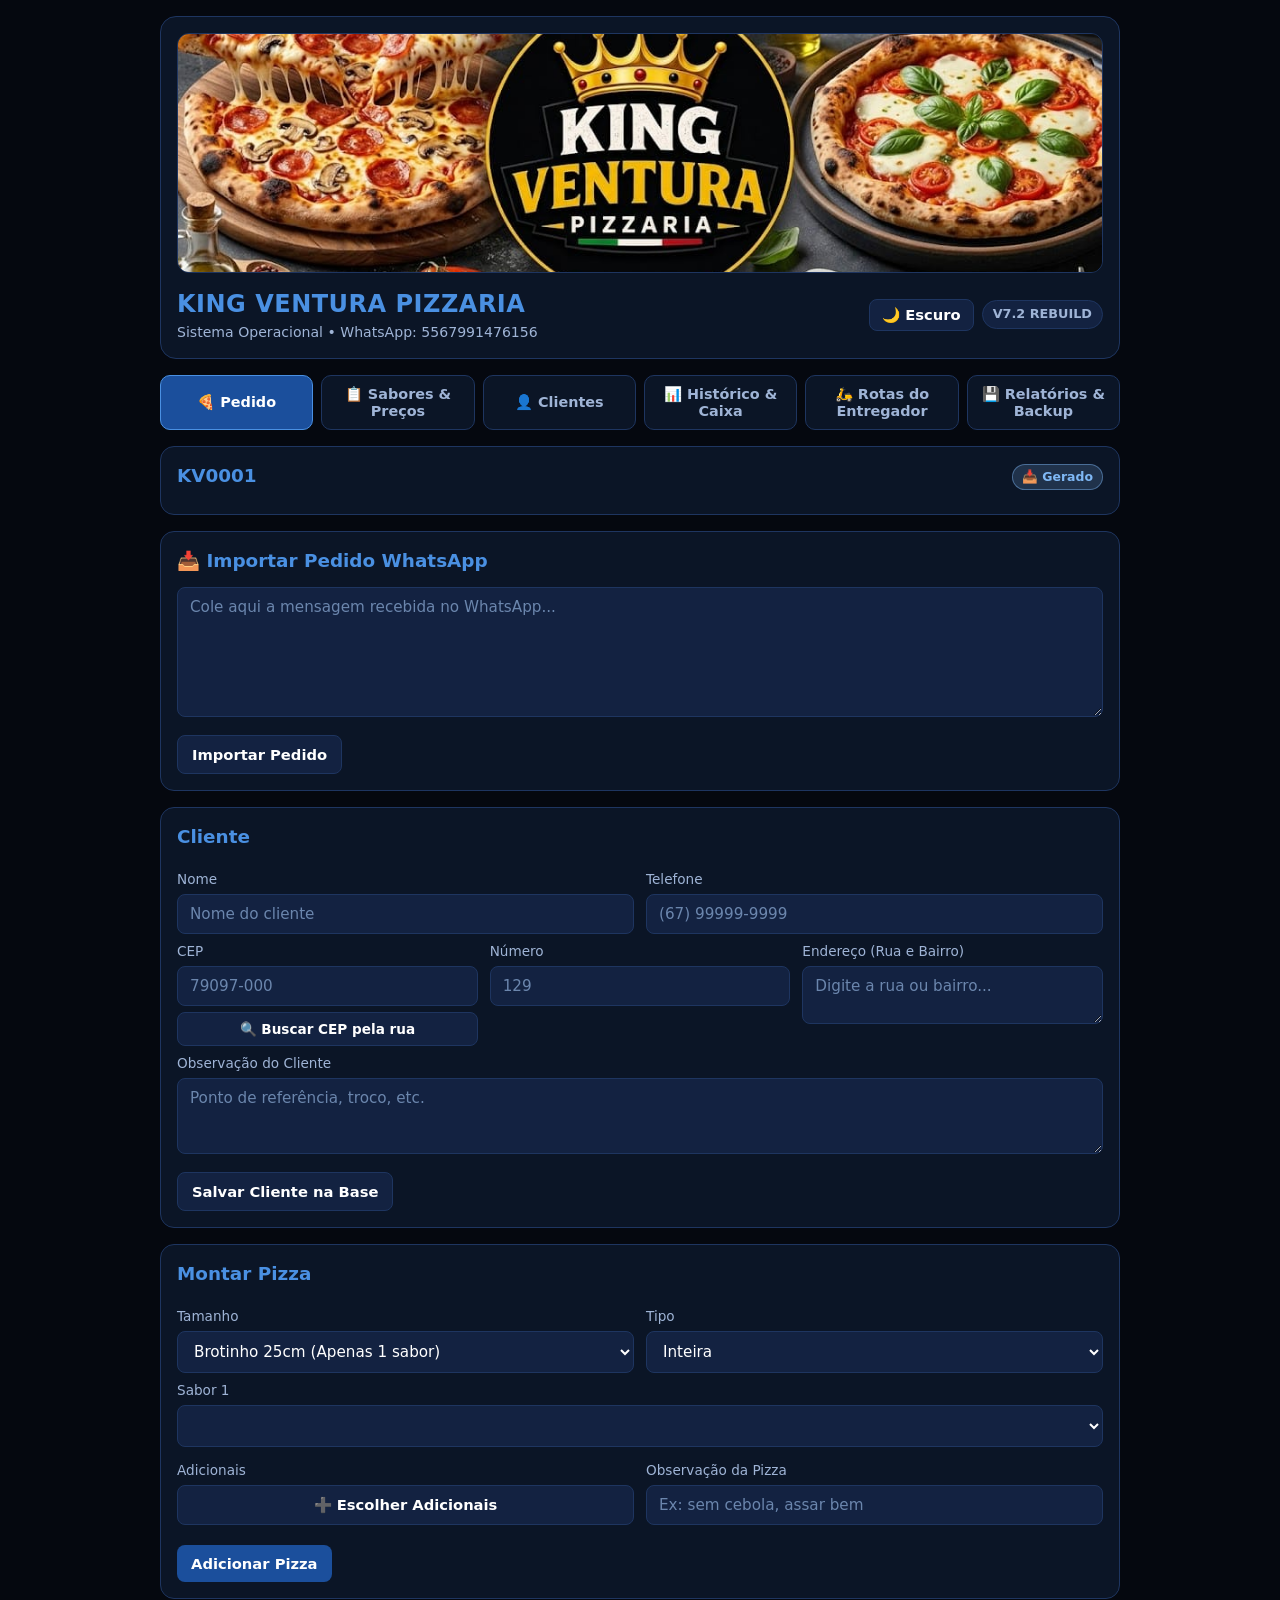
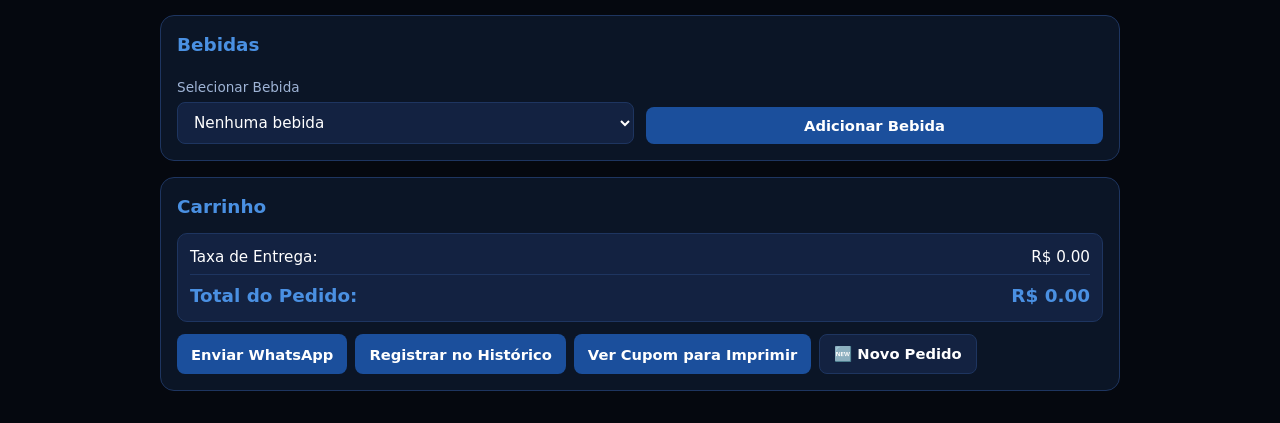
==== commit cf429884: "Update index (50).html" ====
--- a/index (50).html
+++ b/index (50).html
@@ -352,7 +352,7 @@
   margin: 0;
   flex-shrink: 0;
 }
-    
+
     /* Etapas na paleta Grêmio: azul claro -> azul -> branco -> branco cheio */
     .status-pill.status-feito {
       background: rgba(127, 184, 245, 0.18);
@@ -2186,7 +2186,7 @@
     document.getElementById("sabor1").addEventListener("change", atualizarPreviewIngredientes);
     document.getElementById("sabor2").addEventListener("change", atualizarPreviewIngredientes);
 
-   
+
     document.getElementById("btnWhatsApp").addEventListener("click", function () {
       if (!pedidoAtual.itens.length) {
         alert("Adicione pelo menos um item antes de enviar.");
@@ -3336,6 +3336,7 @@
   atualizarTextoAdicionais();
   
 });
+    atualizarTextoAdicionais();
   
 document.getElementById("btnAdicionarBebida").addEventListener("click", function () {
   if (this.disabled) return;
